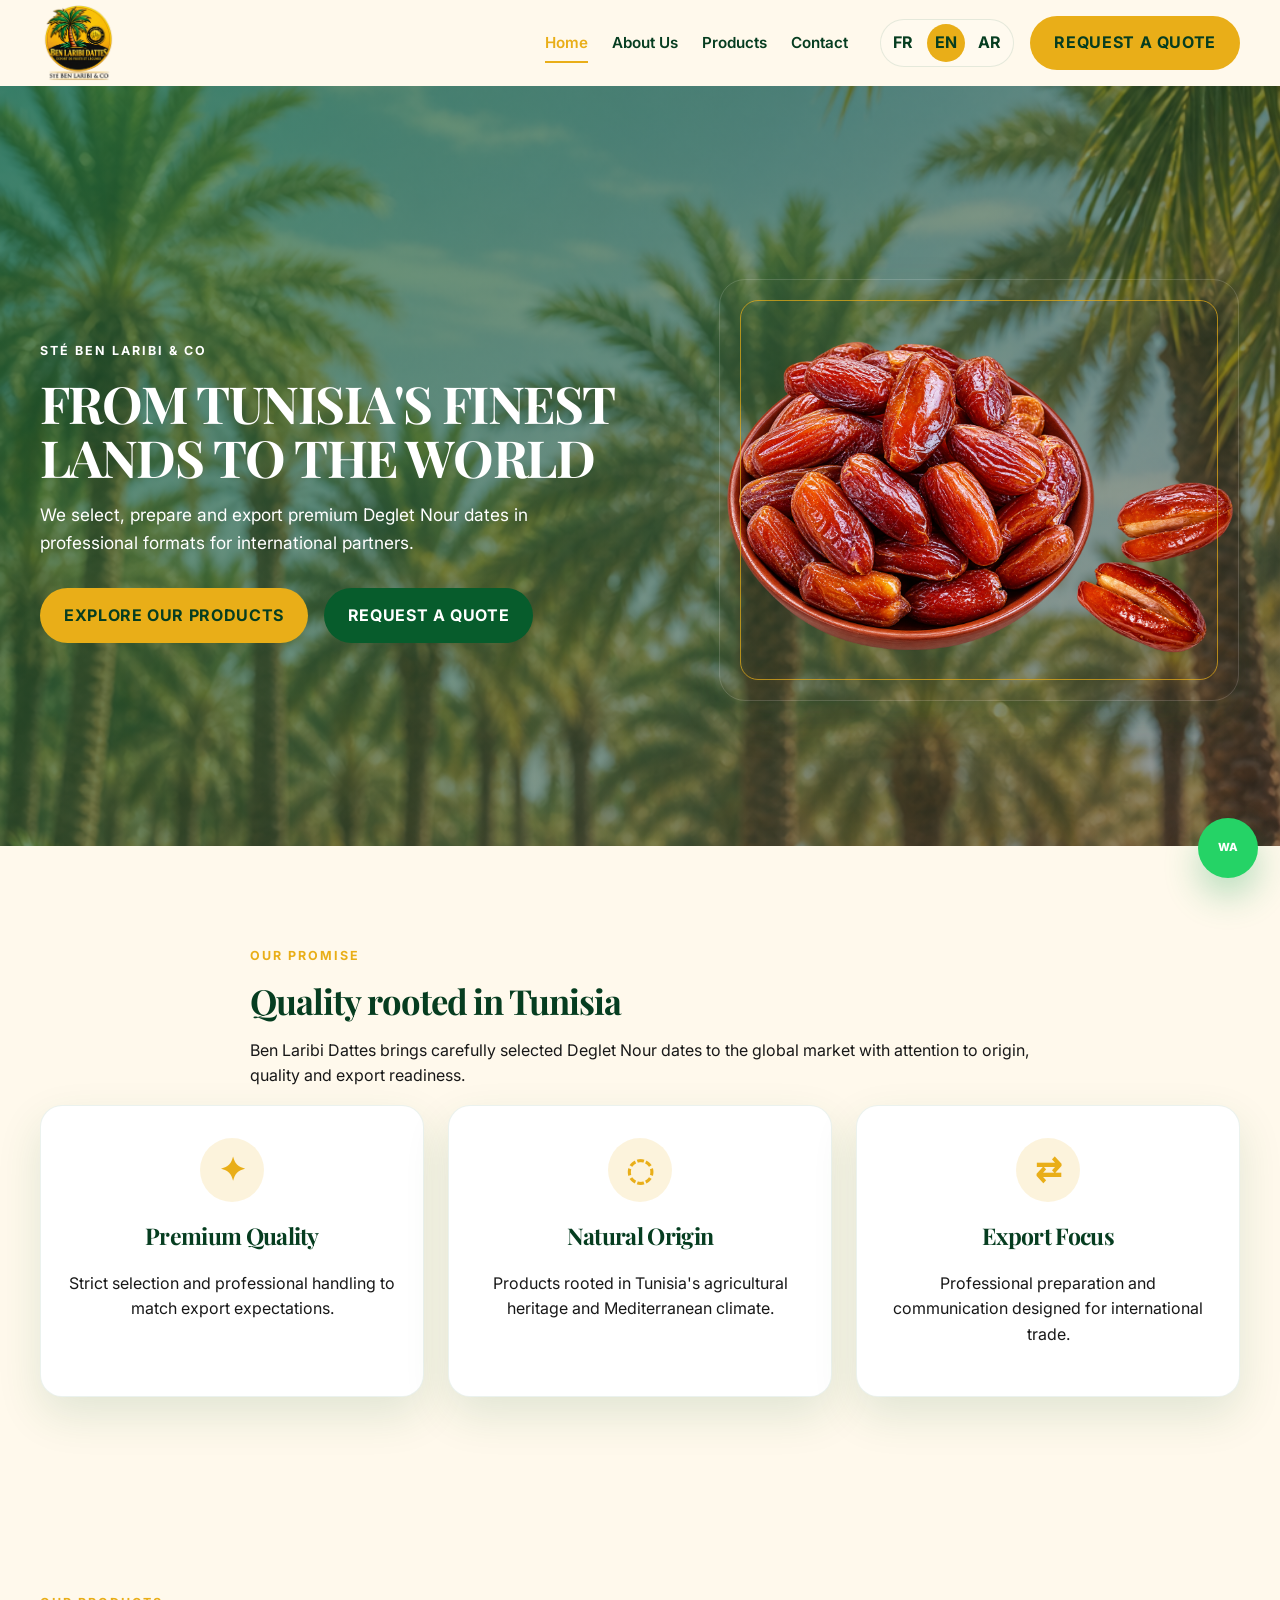
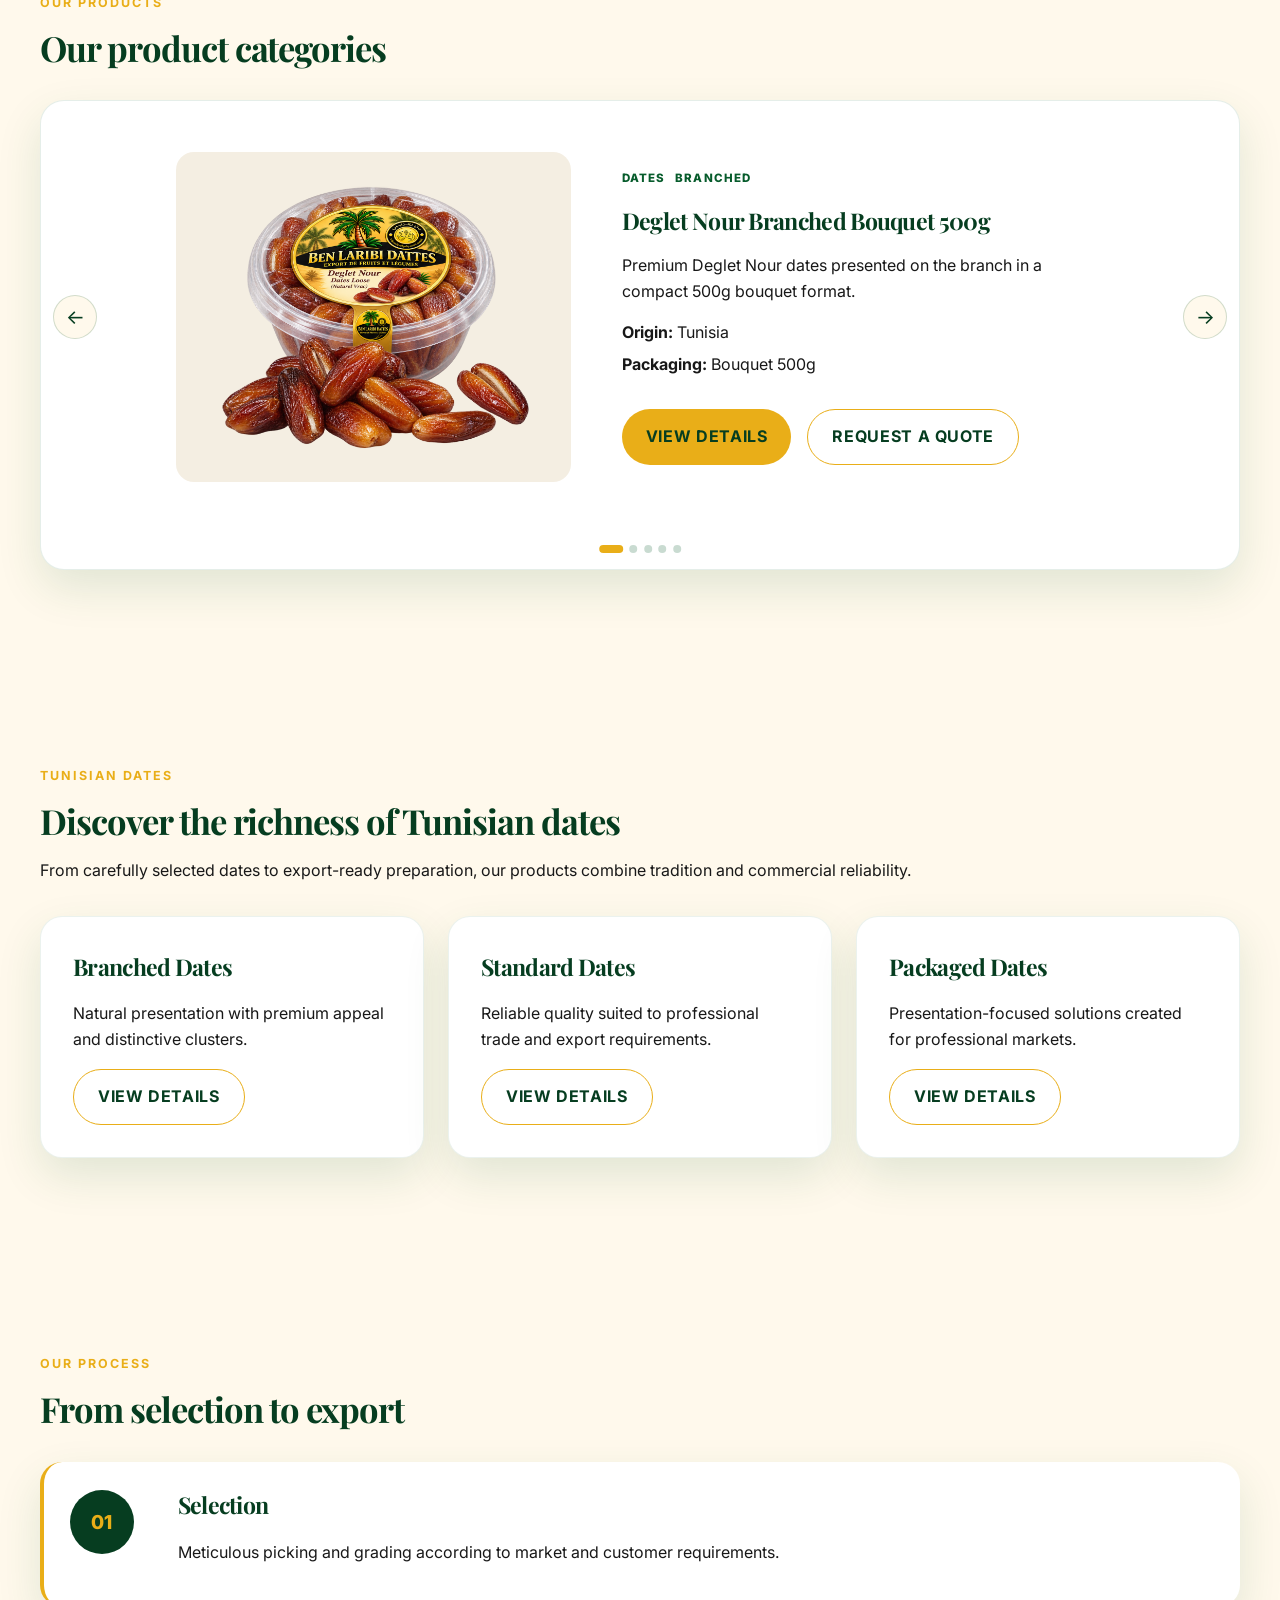
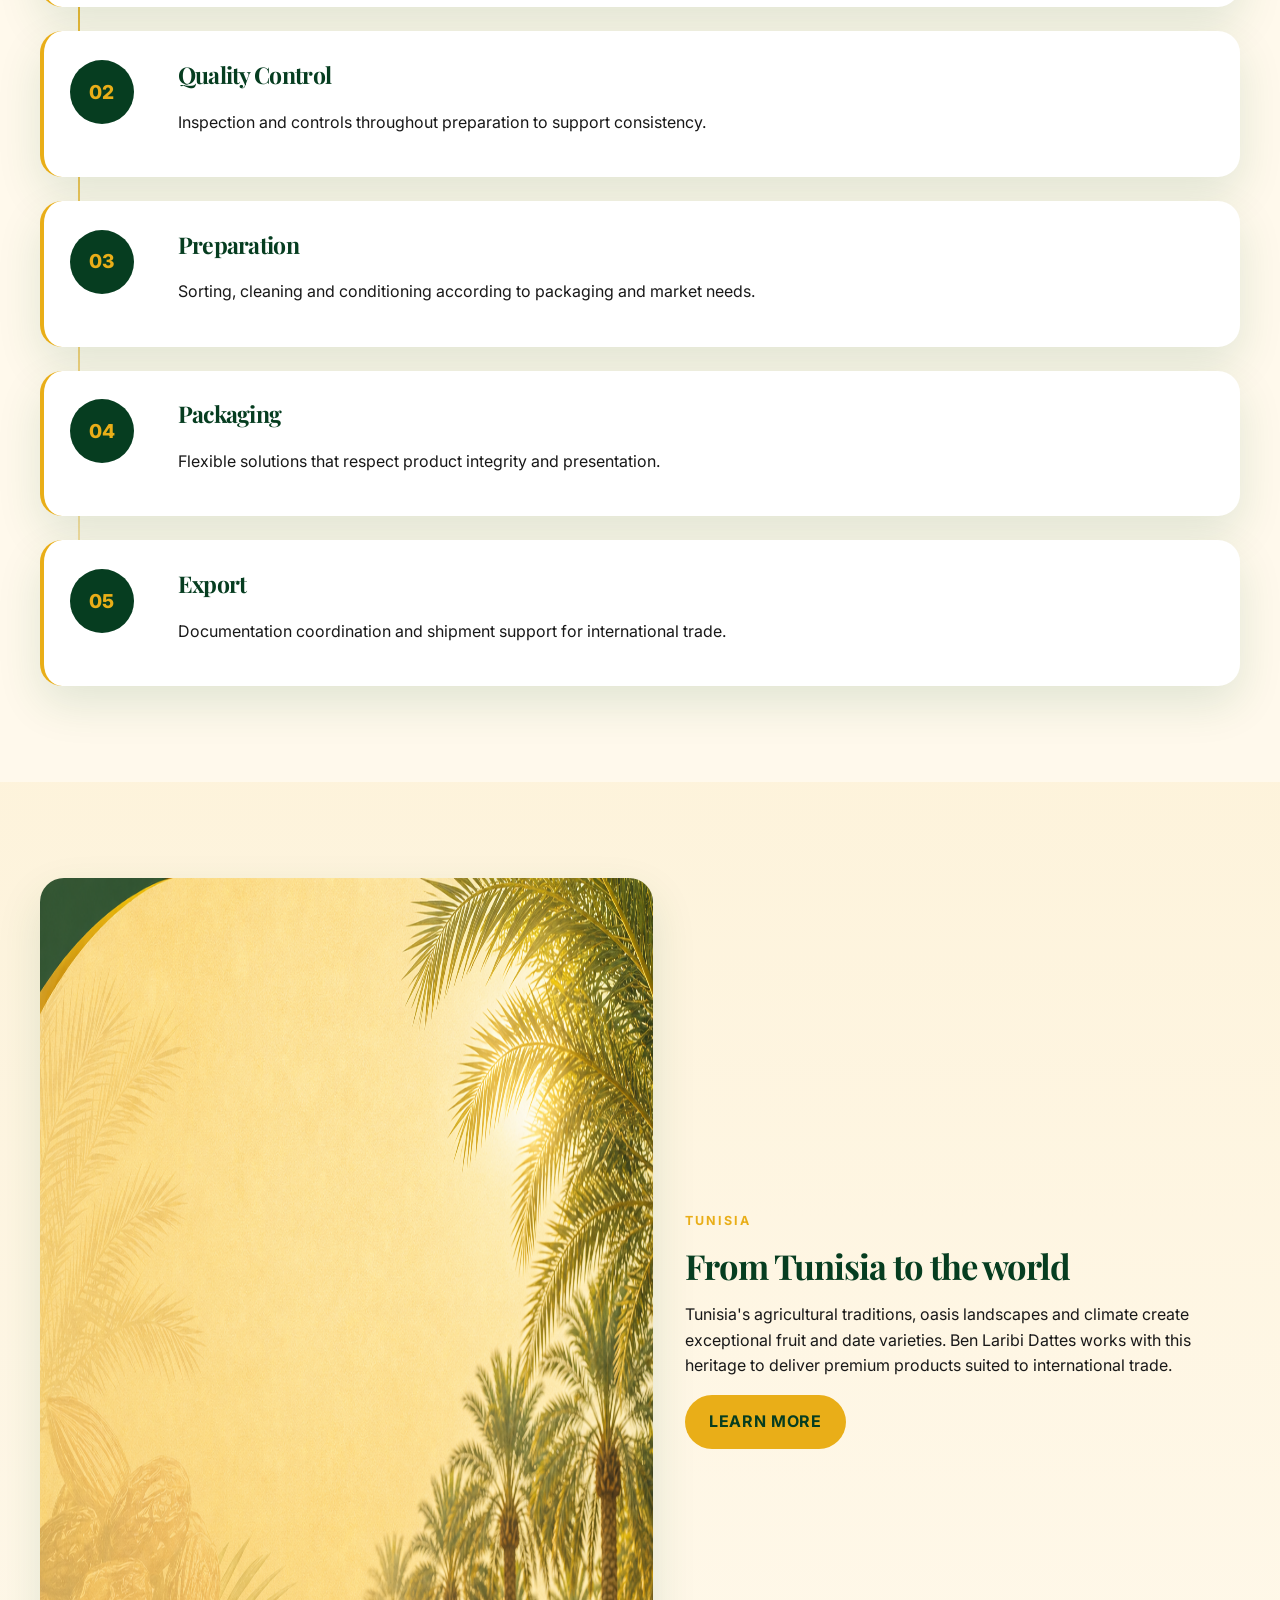
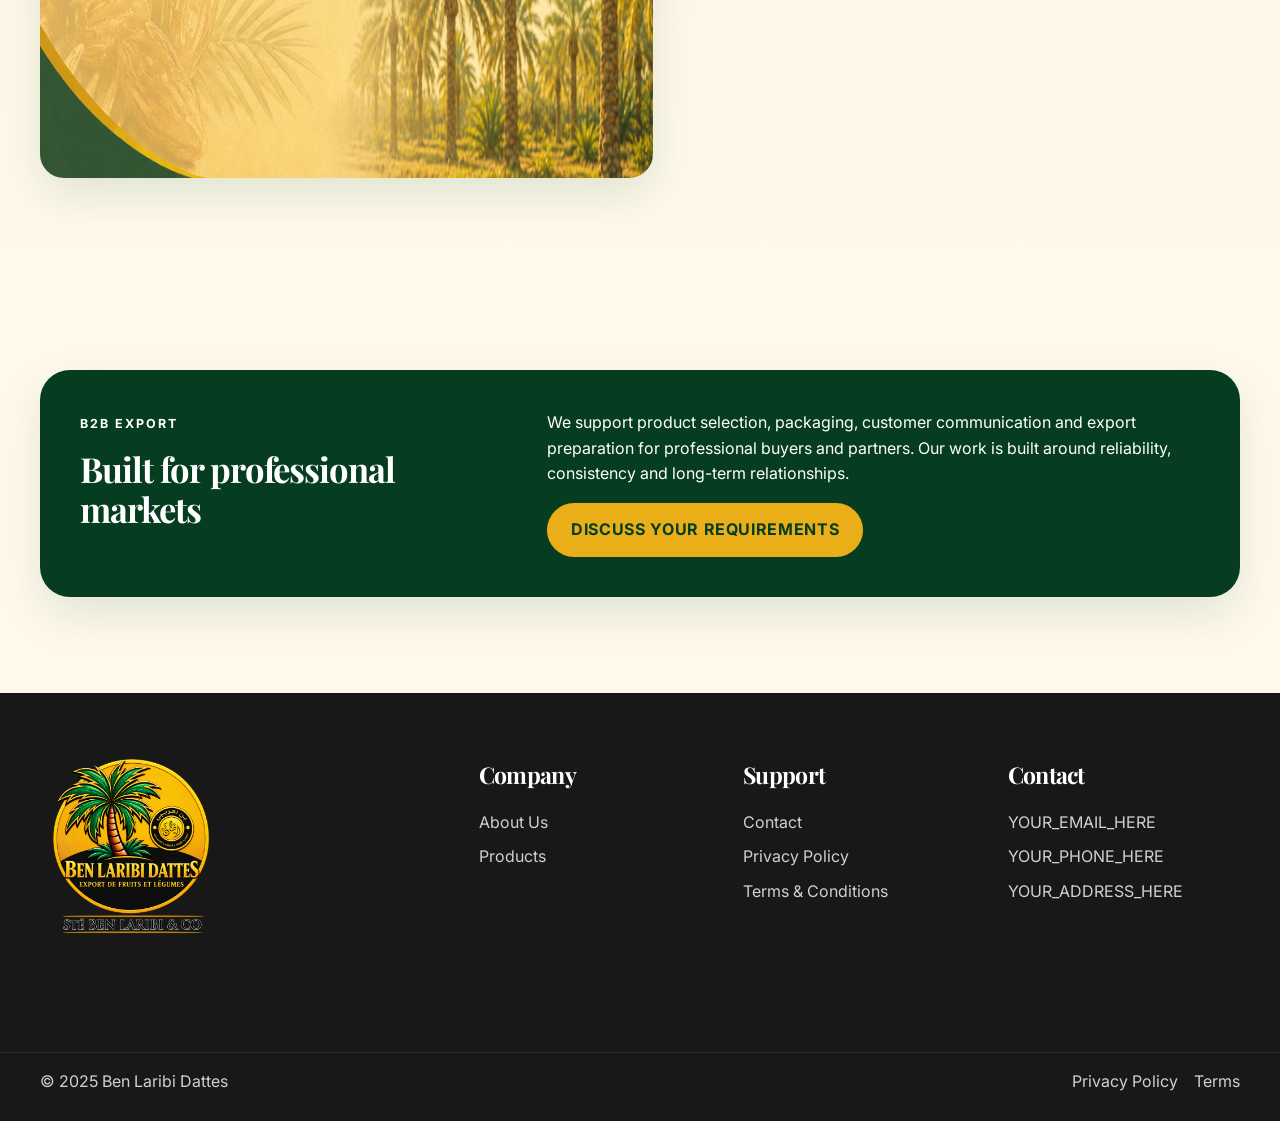
==== index.html @ 10b4f1ec "update" ====
<!DOCTYPE html>
<html lang="fr">
  <head>
    <meta charset="UTF-8" />
    <meta name="viewport" content="width=device-width, initial-scale=1.0" />
    <title>Ben Laribi Dattes | Premium Tunisian Dates</title>
    <meta name="description" content="Premium Tunisian Deglet Nour dates in professional formats for international markets by Ben Laribi Dattes." />
    <meta property="og:title" content="Ben Laribi Dattes" />
    <meta property="og:description" content="Premium Tunisian Deglet Nour dates in export-ready formats." />
    <link rel="preconnect" href="https://fonts.googleapis.com" />
    <link rel="preconnect" href="https://fonts.gstatic.com" crossorigin />
    <link href="https://fonts.googleapis.com/css2?family=Inter:wght@400;500;600;700;800&family=Playfair+Display:wght@600;700;800&display=swap" rel="stylesheet" />
    <link rel="icon" type="image/svg+xml" href="images/favicon.svg" />
    <link rel="stylesheet" href="css/style.css" />
    <link rel="stylesheet" href="css/responsive.css" />
    <link rel="stylesheet" href="css/animations.css" />
  </head>
  <body data-page="home">
    <header class="site-header">
      <div class="container nav-wrap">
        <a class="brand" href="index.html" aria-label="Ben Laribi Dattes homepage">
          <img src="images/datelogo.png" alt="Ben Laribi Dattes logo" width="76" height="76" />
        </a>

        <nav class="main-nav" aria-label="Main navigation">
          <a class="nav-link active" href="index.html">Home</a>
          <a class="nav-link" href="about.html">About Us</a>
          <a class="nav-link" href="products.html">Products</a>
          <a class="nav-link" href="contact.html">Contact</a>
        </nav>

        <div class="header-tools">
          <div class="lang-switch" aria-label="Language selector">
            <button type="button" data-lang="fr" class="active">FR</button>
            <button type="button" data-lang="en">EN</button>
            <button type="button" data-lang="ar">AR</button>
          </div>
          <a class="btn btn-primary" href="contact.html?product=branched-bouquet-500g">REQUEST A QUOTE</a>
          <button class="nav-toggle" type="button" aria-label="Open mobile menu" aria-expanded="false">
            <span></span><span></span><span></span>
          </button>
        </div>
      </div>

      <div class="mobile-menu" aria-label="Mobile navigation">
        <a href="index.html">Home</a>
        <a href="about.html">About Us</a>
        <a href="products.html">Products</a>
        <a href="contact.html">Contact</a>
      </div>
    </header>

    <main>
      <section class="hero hero-home">
        <div class="hero-overlay"></div>
        <div class="container hero-grid">
          <div class="hero-copy reveal fade-up">
            <p class="eyebrow">STÉ BEN LARIBI & CO</p>
            <h1>FROM TUNISIA'S FINEST LANDS TO THE WORLD</h1>
            <p class="lead">We select, prepare and export premium Deglet Nour dates in professional formats for international partners.</p>
            <div class="btn-row">
              <a class="btn btn-primary" href="products.html">EXPLORE OUR PRODUCTS</a>
              <a class="btn btn-secondary" href="contact.html?product=branched-bouquet-500g">REQUEST A QUOTE</a>
            </div>
          </div>

          <div class="hero-visual reveal fade-up">
            <div class="hero-card">
              <img src="images/products/dates/product-vrac.png" alt="Premium Tunisian Deglet Nour dates in branded packaging" width="900" height="1100" loading="eager" />
            </div>
          </div>
        </div>
      </section>

      <section class="intro section">
        <div class="container narrow reveal fade-up">
          <p class="section-kicker">OUR PROMISE</p>
          <h2>Quality rooted in Tunisia</h2>
          <p>Ben Laribi Dattes brings carefully selected Deglet Nour dates to the global market with attention to origin, quality and export readiness.</p>
        </div>

        <div class="container features-grid">
          <article class="feature-card reveal fade-up">
            <div class="icon-wrap">✦</div>
            <h3>Premium Quality</h3>
            <p>Strict selection and professional handling to match export expectations.</p>
          </article>
          <article class="feature-card reveal fade-up">
            <div class="icon-wrap">◌</div>
            <h3>Natural Origin</h3>
            <p>Products rooted in Tunisia's agricultural heritage and Mediterranean climate.</p>
          </article>
          <article class="feature-card reveal fade-up">
            <div class="icon-wrap">⇄</div>
            <h3>Export Focus</h3>
            <p>Professional preparation and communication designed for international trade.</p>
          </article>
        </div>
      </section>

      <section class="section products-showcase">
        <div class="container">
          <div class="section-heading reveal fade-up">
            <p class="section-kicker">OUR PRODUCTS</p>
            <h2>Our product categories</h2>
          </div>

          <div class="product-carousel reveal fade-up" data-product-carousel>
            <button class="carousel-control carousel-prev" type="button" data-carousel-prev aria-label="Previous product">←</button>
            <div class="carousel-viewport">
              <div class="carousel-track" data-carousel-track></div>
            </div>
            <button class="carousel-control carousel-next" type="button" data-carousel-next aria-label="Next product">→</button>
            <div class="carousel-dots" data-carousel-dots aria-label="Product slides"></div>
          </div>
        </div>
      </section>

      <section class="section dates-feature">
        <div class="container">
          <div class="section-heading reveal fade-up">
            <p class="section-kicker">TUNISIAN DATES</p>
            <h2>Discover the richness of Tunisian dates</h2>
            <p>From carefully selected dates to export-ready preparation, our products combine tradition and commercial reliability.</p>
          </div>

          <div class="date-categories">
            <article class="date-card reveal fade-up">
              <h3>Branched Dates</h3>
              <p>Natural presentation with premium appeal and distinctive clusters.</p>
              <a href="product-details.html?id=branched-tray" class="btn btn-outline">VIEW DETAILS</a>
            </article>
            <article class="date-card reveal fade-up">
              <h3>Standard Dates</h3>
              <p>Reliable quality suited to professional trade and export requirements.</p>
              <a href="product-details.html?id=branched-bouquet-500g" class="btn btn-outline">VIEW DETAILS</a>
            </article>
            <article class="date-card reveal fade-up">
              <h3>Packaged Dates</h3>
              <p>Presentation-focused solutions created for professional markets.</p>
              <a href="product-details.html?id=conditioned-retail-packs" class="btn btn-outline">VIEW DETAILS</a>
            </article>
          </div>
        </div>
      </section>

      <section class="quality-overview section" id="quality">
        <div class="container">
          <div class="section-heading reveal fade-up">
            <p class="section-kicker">OUR PROCESS</p>
            <h2>From selection to export</h2>
          </div>

          <div class="timeline">
            <div class="timeline-item reveal fade-up">
              <span class="step">01</span>
              <div>
                <h3>Selection</h3>
                <p>Meticulous picking and grading according to market and customer requirements.</p>
              </div>
            </div>
            <div class="timeline-item reveal fade-up">
              <span class="step">02</span>
              <div>
                <h3>Quality Control</h3>
                <p>Inspection and controls throughout preparation to support consistency.</p>
              </div>
            </div>
            <div class="timeline-item reveal fade-up">
              <span class="step">03</span>
              <div>
                <h3>Preparation</h3>
                <p>Sorting, cleaning and conditioning according to packaging and market needs.</p>
              </div>
            </div>
            <div class="timeline-item reveal fade-up">
              <span class="step">04</span>
              <div>
                <h3>Packaging</h3>
                <p>Flexible solutions that respect product integrity and presentation.</p>
              </div>
            </div>
            <div class="timeline-item reveal fade-up">
              <span class="step">05</span>
              <div>
                <h3>Export</h3>
                <p>Documentation coordination and shipment support for international trade.</p>
              </div>
            </div>
          </div>
        </div>
      </section>

      <section class="origin section accent-section">
        <div class="container origin-grid">
          <div class="origin-visual reveal fade-up">
            <img src="images/backgrounds/t1.png" alt="Tunisian date palm grove" width="1200" height="900" loading="eager" />
          </div>
          <div class="origin-copy reveal fade-up">
            <p class="section-kicker">TUNISIA</p>
            <h2>From Tunisia to the world</h2>
            <p>Tunisia's agricultural traditions, oasis landscapes and climate create exceptional fruit and date varieties. Ben Laribi Dattes works with this heritage to deliver premium products suited to international trade.</p>
            <a href="about.html" class="btn btn-primary">LEARN MORE</a>
          </div>
        </div>
      </section>

      <section class="section export-section">
        <div class="container export-box reveal fade-up">
          <div>
            <p class="section-kicker">B2B EXPORT</p>
            <h2>Built for professional markets</h2>
          </div>
          <div>
            <p>We support product selection, packaging, customer communication and export preparation for professional buyers and partners. Our work is built around reliability, consistency and long-term relationships.</p>
            <a href="contact.html" class="btn btn-primary">DISCUSS YOUR REQUIREMENTS</a>
          </div>
        </div>
      </section>
    </main>

    <footer class="site-footer">
      <div class="container footer-grid">
        <div>
          <img class="footer-logo" src="images/datelogo.png" alt="Ben Laribi Dattes logo" width="180" height="180" />
          <p>Premium Tunisian agricultural products selected for professional and international buyers.</p>
        </div>
        <div>
          <h3>Company</h3>
          <ul>
            <li><a href="about.html">About Us</a></li>
            <li><a href="products.html">Products</a></li>
          </ul>
        </div>
        <div>
          <h3>Support</h3>
          <ul>
            <li><a href="contact.html">Contact</a></li>
            <li><a href="privacy.html">Privacy Policy</a></li>
            <li><a href="terms.html">Terms & Conditions</a></li>
          </ul>
        </div>
        <div>
          <h3>Contact</h3>
          <ul>
            <li><a href="mailto:YOUR_EMAIL_HERE">YOUR_EMAIL_HERE</a></li>
            <li><a href="tel:YOUR_PHONE_HERE">YOUR_PHONE_HERE</a></li>
            <li><span>YOUR_ADDRESS_HERE</span></li>
          </ul>
        </div>
      </div>
      <div class="footer-bottom">
        <div class="container footer-bottom-inner">
          <span>© 2025 Ben Laribi Dattes</span>
          <div>
            <a href="privacy.html">Privacy Policy</a>
            <a href="terms.html">Terms</a>
          </div>
        </div>
      </div>
    </footer>

    <button class="back-to-top" type="button" aria-label="Back to top">↑</button>
    <a class="whatsapp-float" href="#" target="_blank" rel="noopener noreferrer" aria-label="WhatsApp contact">WA</a>

    <script src="data/products.js"></script>
    <script src="js/config.js"></script>
    <script src="js/language.js"></script>
    <script src="js/home-products.js"></script>
    <script src="js/main.js"></script>
  </body>
</html>
---- css/style.css ----
:root {
  --gold: #e9ae18;
  --gold-light: #f5c542;
  --green: #075c2c;
  --green-dark: #063d20;
  --green-light: #2d7a48;
  --black: #111111;
  --charcoal: #181818;
  --cream: #f8f3e7;
  --cream-light: #fff9ec;
  --white: #ffffff;
  --shadow: 0 18px 45px rgba(7, 92, 44, 0.12);
  --radius: 22px;
  --container: 1200px;
}

* { box-sizing: border-box; }
html { scroll-behavior: smooth; }
body {
  margin: 0;
  font-family: 'Inter', sans-serif;
  background: var(--cream-light);
  color: var(--black);
  line-height: 1.6;
}
img { max-width: 100%; display: block; }
a { color: inherit; text-decoration: none; }
button, input, textarea { font: inherit; }
.container {
  width: min(var(--container), calc(100% - 2rem));
  margin: 0 auto;
}
.section { padding: 6rem 0; }
.narrow { max-width: 780px; }
.muted-section { background: rgba(7, 92, 44, 0.04); }
.text-center { text-align: center; }

h1, h2, h3, h4 {
  font-family: 'Playfair Display', serif;
  letter-spacing: -0.03em;
  margin: 0 0 1rem;
  color: var(--green-dark);
}
h1 { font-size: clamp(2.5rem, 4vw, 5rem); line-height: 1.05; }
h2 { font-size: clamp(2rem, 2.7vw, 3.2rem); line-height: 1.15; }
h3 { font-size: clamp(1.35rem, 1.8vw, 2rem); }
p { margin: 0 0 1rem; color: var(--charcoal); }

.eyebrow, .section-kicker {
  display: inline-block;
  color: var(--gold);
  font-weight: 700;
  letter-spacing: 0.16em;
  text-transform: uppercase;
  font-size: 0.78rem;
  margin-bottom: 1rem;
}

.site-header {
  position: sticky;
  top: 0;
  z-index: 1000;
  transition: background 0.35s ease, box-shadow 0.35s ease, backdrop-filter 0.35s ease;
}
.site-header.scrolled {
  background: rgba(248, 243, 231, 0.96);
  backdrop-filter: blur(16px);
  border-bottom: 1px solid rgba(233, 174, 24, 0.2);
  box-shadow: 0 8px 26px rgba(17, 17, 17, 0.05);
}
.nav-wrap {
  display: flex;
  align-items: center;
  justify-content: space-between;
  gap: 1rem;
  min-height: 86px;
}
.brand { display: flex; align-items: center; }
.brand img { width: 76px; height: 76px; object-fit: contain; }
.main-nav {
  display: flex;
  align-items: center;
  gap: 1.5rem;
  margin-left: auto;
  margin-right: 1rem;
}
.nav-link {
  position: relative;
  font-size: 0.95rem;
  font-weight: 600;
  color: var(--green-dark);
  transition: color 0.25s ease;
}
.nav-link::after {
  content: '';
  position: absolute;
  left: 0;
  bottom: -8px;
  width: 0;
  height: 2px;
  background: var(--gold);
  transition: width 0.25s ease;
}
.nav-link:hover, .nav-link.active { color: var(--gold); }
.nav-link:hover::after, .nav-link.active::after { width: 100%; }

.header-tools {
  display: flex;
  align-items: center;
  gap: 1rem;
}
.lang-switch {
  display: flex;
  gap: 0.35rem;
  padding: 0.25rem;
  border-radius: 999px;
  background: rgba(255, 255, 255, 0.2);
  border: 1px solid rgba(7, 92, 44, 0.1);
}
.lang-switch button {
  border: none;
  background: transparent;
  color: var(--green-dark);
  cursor: pointer;
  font-weight: 700;
  padding: 0.4rem 0.5rem;
  border-radius: 999px;
}
.lang-switch button.active {
  background: var(--gold);
  color: var(--green-dark);
}

.btn {
  display: inline-flex;
  align-items: center;
  justify-content: center;
  border: none;
  border-radius: 999px;
  padding: 0.9rem 1.5rem;
  font-weight: 700;
  letter-spacing: 0.04em;
  text-transform: uppercase;
  cursor: pointer;
  transition: transform 0.2s ease, box-shadow 0.2s ease, background 0.2s ease, color 0.2s ease;
}
.btn:hover {
  transform: translateY(-2px);
  box-shadow: 0 12px 26px rgba(9, 66, 31, 0.18);
}
.btn-primary { background: var(--gold); color: var(--green-dark); }
.btn-secondary { background: var(--green); color: var(--white); }
.btn-outline {
  border: 1px solid var(--gold);
  background: transparent;
  color: var(--green-dark);
}

.hero {
  position: relative;
  background: linear-gradient(135deg, rgba(7, 92, 44, 0.68), rgba(17, 17, 17, 0.42)), url('../images/backgrounds/seg1bg.png') center/cover no-repeat;
  color: var(--white);
  padding: 7rem 0 4rem;
  overflow: hidden;
}
.hero-home { min-height: 760px; display: flex; align-items: center; }
.hero-grid {
  position: relative;
  z-index: 1;
  display: grid;
  grid-template-columns: 1.1fr 0.9fr;
  align-items: center;
  gap: 2.5rem;
}
.hero-copy { max-width: 620px; }
.hero-copy h1, .hero-copy .lead, .hero-copy .eyebrow { color: var(--white); }
.hero-copy .lead { font-size: 1.08rem; max-width: 580px; }
.btn-row {
  display: flex;
  gap: 1rem;
  flex-wrap: wrap;
  margin-top: 2rem;
}
.hero-visual { display: flex; justify-content: center; }
.hero-card {
  position: relative;
  width: min(520px, 100%);
  border-radius: 26px;
  overflow: hidden;
  box-shadow: var(--shadow);
  border: 1px solid rgba(255, 255, 255, 0.15);
}
.hero-card::before {
  content: '';
  position: absolute;
  inset: 20px;
  border: 1px solid rgba(233, 174, 24, 0.7);
  border-radius: 18px;
}
.hero-card img {
  width: 100%;
  height: auto;
  min-height: 420px;
  object-fit: contain;
}

.features-grid, .category-grid, .values-grid, .date-categories { display: grid; gap: 1.5rem; }
.features-grid { grid-template-columns: repeat(3, minmax(0, 1fr)); }
.feature-card, .category-card, .date-card, .value-card, .info-box, .product-card {
  background: var(--white);
  border-radius: var(--radius);
  box-shadow: var(--shadow);
  border: 1px solid rgba(7, 92, 44, 0.08);
}
.feature-card { padding: 2rem 1.5rem; text-align: center; }
.icon-wrap {
  width: 64px;
  height: 64px;
  display: grid;
  place-items: center;
  margin: 0 auto 1rem;
  border-radius: 50%;
  background: rgba(233, 174, 24, 0.15);
  color: var(--gold);
  font-weight: 800;
  font-size: 2rem;
}
.section-heading { margin-bottom: 2rem; }
.category-grid { grid-template-columns: repeat(3, minmax(0, 1fr)); }
.category-card { overflow: hidden; }
.category-card img {
  width: 100%;
  height: 420px;
  object-fit: cover;
  transition: transform 0.45s ease;
}
.category-card:hover img { transform: scale(1.04); }
.category-content { padding: 1.5rem; }
.text-link { color: var(--green); font-weight: 700; }
.product-carousel {
  position: relative;
  display: grid;
  grid-template-columns: auto minmax(0, 1fr) auto;
  align-items: center;
  gap: 1rem;
  min-height: 470px;
  padding: 1rem 0 3.25rem;
  overflow: hidden;
  border: 1px solid rgba(7, 92, 44, 0.1);
  border-radius: 24px;
  background: var(--white);
  box-shadow: var(--shadow);
}
.carousel-viewport { min-width: 0; overflow: hidden; }
.carousel-track { display: flex; transition: transform 0.5s ease; }
.carousel-slide {
  min-width: 100%;
  display: grid;
  grid-template-columns: minmax(250px, 0.9fr) minmax(0, 1.1fr);
  align-items: center;
  gap: clamp(1.5rem, 4vw, 4rem);
  padding: 1rem clamp(1rem, 4vw, 4rem);
}
.carousel-slide-image {
  width: 100%;
  height: 330px;
  object-fit: contain;
  border-radius: 18px;
  background: #f4eee2;
}
.carousel-slide-content { max-width: 560px; }
.carousel-slide-content h3 { margin-bottom: 0.8rem; }
.carousel-slide-content p { max-width: 48ch; }
.carousel-slide-meta {
  display: flex;
  gap: 0.6rem;
  flex-wrap: wrap;
  margin-bottom: 1rem;
  color: var(--green);
  font-size: 0.72rem;
  font-weight: 800;
  letter-spacing: 0.1em;
  text-transform: uppercase;
}
.carousel-slide-specs { display: grid; gap: 0.35rem; margin: 1rem 0; color: var(--charcoal); }
.carousel-control {
  position: relative;
  z-index: 2;
  width: 44px;
  height: 44px;
  margin: 0 0.75rem;
  border: 1px solid rgba(7, 92, 44, 0.18);
  border-radius: 50%;
  background: var(--cream-light);
  color: var(--green-dark);
  cursor: pointer;
  font-size: 1.25rem;
}
.carousel-control:hover { background: var(--gold); border-color: var(--gold); }
.carousel-dots { position: absolute; bottom: 1rem; left: 50%; display: flex; gap: 0.4rem; transform: translateX(-50%); }
.carousel-dot { width: 8px; height: 8px; padding: 0; border: 0; border-radius: 50%; background: rgba(7, 92, 44, 0.22); cursor: pointer; }
.carousel-dot.active { width: 24px; border-radius: 99px; background: var(--gold); }
.date-categories { grid-template-columns: repeat(3, minmax(0, 1fr)); }
.date-card { padding: 2rem; }

.timeline {
  position: relative;
  display: grid;
  gap: 1.5rem;
  margin-top: 2rem;
}
.timeline::before {
  content: '';
  position: absolute;
  left: 38px;
  top: 0;
  bottom: 0;
  width: 2px;
  background: linear-gradient(to bottom, var(--gold), rgba(233, 174, 24, 0.2));
}
.timeline-item {
  position: relative;
  display: grid;
  grid-template-columns: 84px 1fr;
  gap: 1.5rem;
  background: var(--white);
  padding: 1.6rem;
  border-radius: var(--radius);
  box-shadow: var(--shadow);
  border-left: 4px solid var(--gold);
}
.timeline-item .step {
  display: inline-flex;
  align-items: center;
  justify-content: center;
  width: 64px;
  height: 64px;
  border-radius: 50%;
  background: var(--green-dark);
  color: var(--gold);
  font-weight: 800;
  font-size: 1.2rem;
  margin-top: 0.2rem;
}
.origin { background: linear-gradient(180deg, rgba(7, 92, 44, 0.08), rgba(248, 243, 231, 0.1)); }
.origin-grid {
  display: grid;
  grid-template-columns: 1.05fr 0.95fr;
  gap: 2rem;
  align-items: center;
}
.origin-visual img { border-radius: 24px; box-shadow: var(--shadow); }
.accent-section { background: linear-gradient(180deg, rgba(233, 174, 24, 0.08), transparent); }
.export-box {
  display: grid;
  grid-template-columns: 0.8fr 1.2fr;
  gap: 2rem;
  background: var(--green-dark);
  color: var(--white);
  padding: 2.5rem;
  border-radius: 30px;
  box-shadow: var(--shadow);
}
.export-box h2, .export-box p { color: var(--white); }

.site-footer {
  background: var(--charcoal);
  color: rgba(255, 255, 255, 0.8);
  padding-top: 4rem;
}
.footer-grid {
  display: grid;
  grid-template-columns: 1.4fr 0.8fr 0.8fr 0.8fr;
  gap: 2rem;
  padding-bottom: 2rem;
}
.footer-logo { width: 180px; height: 180px; object-fit: contain; margin-bottom: 1rem; }
.site-footer h3, .site-footer h4 { color: var(--white); }
.site-footer ul {
  list-style: none;
  padding: 0;
  margin: 0;
  display: grid;
  gap: 0.55rem;
}
.site-footer a, .site-footer span { color: rgba(255, 255, 255, 0.8); }
.footer-bottom { border-top: 1px solid rgba(255, 255, 255, 0.08); }
.footer-bottom-inner {
  display: flex;
  justify-content: space-between;
  align-items: center;
  padding: 1rem 0 1.6rem;
}
.footer-bottom-inner > div { display: flex; gap: 1rem; }

.page-hero {
  position: relative;
  background: linear-gradient(135deg, rgba(7, 92, 44, 0.68), rgba(17, 17, 17, 0.42)), url('../images/backgrounds/f5.png') center/cover no-repeat;
  color: var(--white);
  padding: 8rem 0 4rem;
}
.small-hero { min-height: 360px; display: flex; align-items: center; }
.page-hero-content { position: relative; z-index: 1; }
.page-hero-content h1, .page-hero-content p { color: var(--white); }

.two-col { display: grid; grid-template-columns: 1fr 1fr; gap: 2rem; align-items: center; }
.info-box { padding: 2rem; }
.values-grid { grid-template-columns: repeat(3, minmax(0, 1fr)); }
.value-card { padding: 1.6rem; }
.check-list {
  margin: 1rem 0 0;
  padding-left: 1.2rem;
  display: grid;
  gap: 0.7rem;
}

.catalog-controls {
  display: flex;
  align-items: center;
  justify-content: space-between;
  gap: 1rem;
  margin-bottom: 2rem;
  flex-wrap: wrap;
}
.catalog-search-wrap { flex: 1 1 240px; }
.catalog-search-wrap input, .field-group input, .field-group textarea {
  width: 100%;
  border: 1px solid rgba(7, 92, 44, 0.2);
  border-radius: 12px;
  padding: 0.9rem 1rem;
  background: var(--white);
  color: var(--black);
}
.filter-group { display: flex; gap: 0.6rem; flex-wrap: wrap; }
.filter-btn {
  border: 1px solid rgba(7, 92, 44, 0.2);
  background: var(--white);
  color: var(--green-dark);
  border-radius: 999px;
  padding: 0.75rem 1.1rem;
  cursor: pointer;
  font-weight: 700;
}
.filter-btn.active {
  background: var(--gold);
  border-color: var(--gold);
  color: var(--green-dark);
}

.product-grid { display: grid; grid-template-columns: repeat(auto-fit, minmax(260px, 1fr)); gap: 1.5rem; }
.product-card {
  overflow: hidden;
  background: var(--white);
  border-radius: 20px;
  border: 1px solid rgba(7, 92, 44, 0.08);
  box-shadow: var(--shadow);
  transition: transform 0.2s ease, box-shadow 0.2s ease, border-color 0.2s ease;
}
.product-card:hover {
  transform: translateY(-6px);
  border-color: rgba(233, 174, 24, 0.6);
}
.product-card img {
  width: 100%;
  height: 280px;
  object-fit: contain;
  background: #f4eee2;
}
.product-card-content { padding: 1.2rem; }
.product-meta {
  display: flex;
  justify-content: space-between;
  gap: 1rem;
  color: var(--green);
  font-size: 0.7rem;
  letter-spacing: 0.12em;
  text-transform: uppercase;
  font-weight: 700;
}
.card-actions {
  display: flex;
  gap: 0.6rem;
  margin-top: 1rem;
}
.card-actions .btn { flex: 1; padding: 0.75rem 0.9rem; font-size: 0.72rem; }

.product-detail { display: grid; grid-template-columns: 1.15fr 0.85fr; gap: 2rem; align-items: start; }
.product-detail-image img {
  width: 100%;
  max-height: 620px;
  object-fit: contain;
  background: #f4eee2;
  border-radius: 24px;
  box-shadow: var(--shadow);
}
.product-detail-info {
  background: var(--white);
  border-radius: 28px;
  padding: 2rem;
  box-shadow: var(--shadow);
}
.detail-meta {
  display: flex;
  flex-wrap: wrap;
  gap: 0.5rem;
  margin: 0 0 1rem;
}
.detail-meta span {
  background: rgba(233, 174, 24, 0.12);
  color: var(--green-dark);
  border-radius: 999px;
  padding: 0.45rem 0.8rem;
  font-weight: 700;
  font-size: 0.72rem;
}
.spec-list { list-style: none; padding: 0; display: grid; gap: 0.6rem; }
.spec-list li { border-bottom: 1px solid rgba(7, 92, 44, 0.08); padding-bottom: 0.5rem; }

.contact-grid { display: grid; grid-template-columns: 0.9fr 1.1fr; gap: 2rem; }
.contact-panel, .form-panel {
  background: var(--white);
  border-radius: 28px;
  padding: 2rem;
  box-shadow: var(--shadow);
}
.contact-info-list { display: grid; gap: 1rem; }
.map-box {
  min-height: 260px;
  display: grid;
  place-items: center;
  margin-top: 2rem;
  border: 1px dashed rgba(233, 174, 24, 0.9);
  background: rgba(233, 174, 24, 0.08);
  border-radius: 18px;
  color: var(--green-dark);
  font-weight: 600;
}
.form-row { display: grid; gap: 1rem; }
.two-columns { grid-template-columns: repeat(2, minmax(0, 1fr)); }
.field-group { display: grid; gap: 0.45rem; margin-bottom: 1rem; }
.field-group label { color: var(--green-dark); font-weight: 600; }
.field-group input:focus, .field-group textarea:focus, .catalog-search-wrap input:focus {
  outline: 2px solid rgba(233, 174, 24, 0.6);
  border-color: var(--gold);
}
.form-status { min-height: 24px; margin-bottom: 1rem; font-weight: 600; }
.form-status.success { color: var(--green); }
.form-status.error { color: #b42318; }
.form-status.loading { color: var(--gold); }

.legal-page { padding-top: 5rem; }
.article-detail { display: grid; gap: 2rem; }
.article-header { margin-bottom: 1rem; }
.article-body p { font-size: 1.02rem; margin-bottom: 1rem; }
.article-image { border-radius: 24px; overflow: hidden; }
.article-image img { width: 100%; height: 420px; object-fit: cover; }
.error-page .container { max-width: 700px; }

.whatsapp-float {
  position: fixed;
  right: 22px;
  bottom: 22px;
  z-index: 998;
  display: inline-flex;
  align-items: center;
  justify-content: center;
  background: #25d366;
  color: var(--white);
  border-radius: 50%;
  width: 60px;
  height: 60px;
  box-shadow: 0 18px 35px rgba(36, 164, 94, 0.32);
  font-size: 0.7rem;
  font-weight: 800;
}
.back-to-top {
  position: fixed;
  right: 95px;
  bottom: 24px;
  z-index: 998;
  width: 46px;
  height: 46px;
  border: none;
  border-radius: 50%;
  background: var(--green-dark);
  color: var(--white);
  display: none;
  cursor: pointer;
  box-shadow: var(--shadow);
}
.back-to-top.visible { display: inline-flex; align-items: center; justify-content: center; }
.empty-state {
  padding: 2rem;
  background: #fff;
  border-radius: 20px;
  box-shadow: var(--shadow);
  text-align: center;
}
.nav-toggle {
  display: none;
  align-items: center;
  justify-content: center;
  flex-direction: column;
  gap: 5px;
  width: 48px;
  height: 48px;
  border-radius: 50%;
  border: 1px solid rgba(7, 92, 44, 0.18);
  background: rgba(255, 255, 255, 0.6);
  cursor: pointer;
}
.nav-toggle span {
  width: 20px;
  height: 2px;
  display: block;
  background: var(--green-dark);
  border-radius: 10px;
}
.mobile-menu {
  display: none;
  flex-direction: column;
  gap: 1rem;
  padding: 1rem 1.2rem 1.4rem;
  background: rgba(248, 243, 231, 0.98);
  border-top: 1px solid rgba(7, 92, 44, 0.06);
}
.mobile-menu.open { display: flex; }
.mobile-menu a { font-weight: 600; color: var(--green-dark); }
[hidden] { display: none !important; }
---- css/responsive.css ----
@media (min-width: 768px) and (max-width: 1024px) {
  .hero-home { min-height: 620px; }
  .hero-grid { grid-template-columns: 1fr; }
  .category-grid { grid-template-columns: repeat(2, minmax(0, 1fr)); }
  .carousel-slide { grid-template-columns: 1fr; gap: 1rem; }
  .carousel-slide-image { height: 240px; }
  .carousel-slide-content { text-align: center; margin: 0 auto; }
  .carousel-slide-meta { justify-content: center; }
}

@media (max-width: 767px) {
  .section { padding: 4rem 0; }
  h1 { font-size: clamp(2.2rem, 10vw, 3.3rem); }
  h2 { font-size: clamp(1.8rem, 7vw, 2.5rem); }
  .nav-wrap { min-height: 76px; }
  .brand img { width: 58px; height: 58px; }
  .hero { padding-top: 5rem; }
  .hero-home { min-height: 620px; }
  .btn-row { flex-direction: column; }
  .btn-row .btn, .card-actions .btn { width: 100%; }
  .two-columns { grid-template-columns: 1fr; }
  .product-carousel { min-height: 620px; }
  .carousel-slide { padding: 1rem 0.5rem; }
  .carousel-slide-image { height: 250px; }
  .carousel-slide-content h3 { font-size: 1.55rem; }
  .carousel-slide-content .btn { width: 100%; }
  .carousel-control { width: 36px; height: 36px; margin: 0 0.35rem; }
  .product-grid { grid-template-columns: 1fr; }
  .timeline { margin-left: 0; }
  .timeline-item { grid-template-columns: 1fr; }
  .timeline::before { left: 20px; }
  .back-to-top { right: 18px; }
  .whatsapp-float { right: 18px; bottom: 18px; }
}

@media (min-width: 1400px) {
  .container { width: min(1320px, 100% - 3rem); }
}

@media (min-width: 1920px) {
  .container { width: min(1400px, calc(100% - 4rem)); }
}

@media (prefers-reduced-motion: reduce) {
  *, *::before, *::after {
    animation-duration: 0.01ms !important;
    animation-iteration-count: 1 !important;
    transition-duration: 0.01ms !important;
    scroll-behavior: auto !important;
  }
}
---- css/animations.css ----
.reveal {
  opacity: 0;
  transform: translateY(30px);
  transition: opacity 0.7s ease, transform 0.7s ease;
}
.reveal.visible {
  opacity: 1;
  transform: translateY(0);
}
.fade-up { transform: translateY(30px); }
.fade-in { opacity: 0; transform: none; }
.slide-in { transform: translateX(-24px); }
.scale { transform: scale(0.98); }
img { transition: transform 0.4s ease, filter 0.4s ease; }
img:hover { filter: saturate(1.08); }
@media (prefers-reduced-motion: reduce) {
  .reveal { opacity: 1; transform: none; }
}
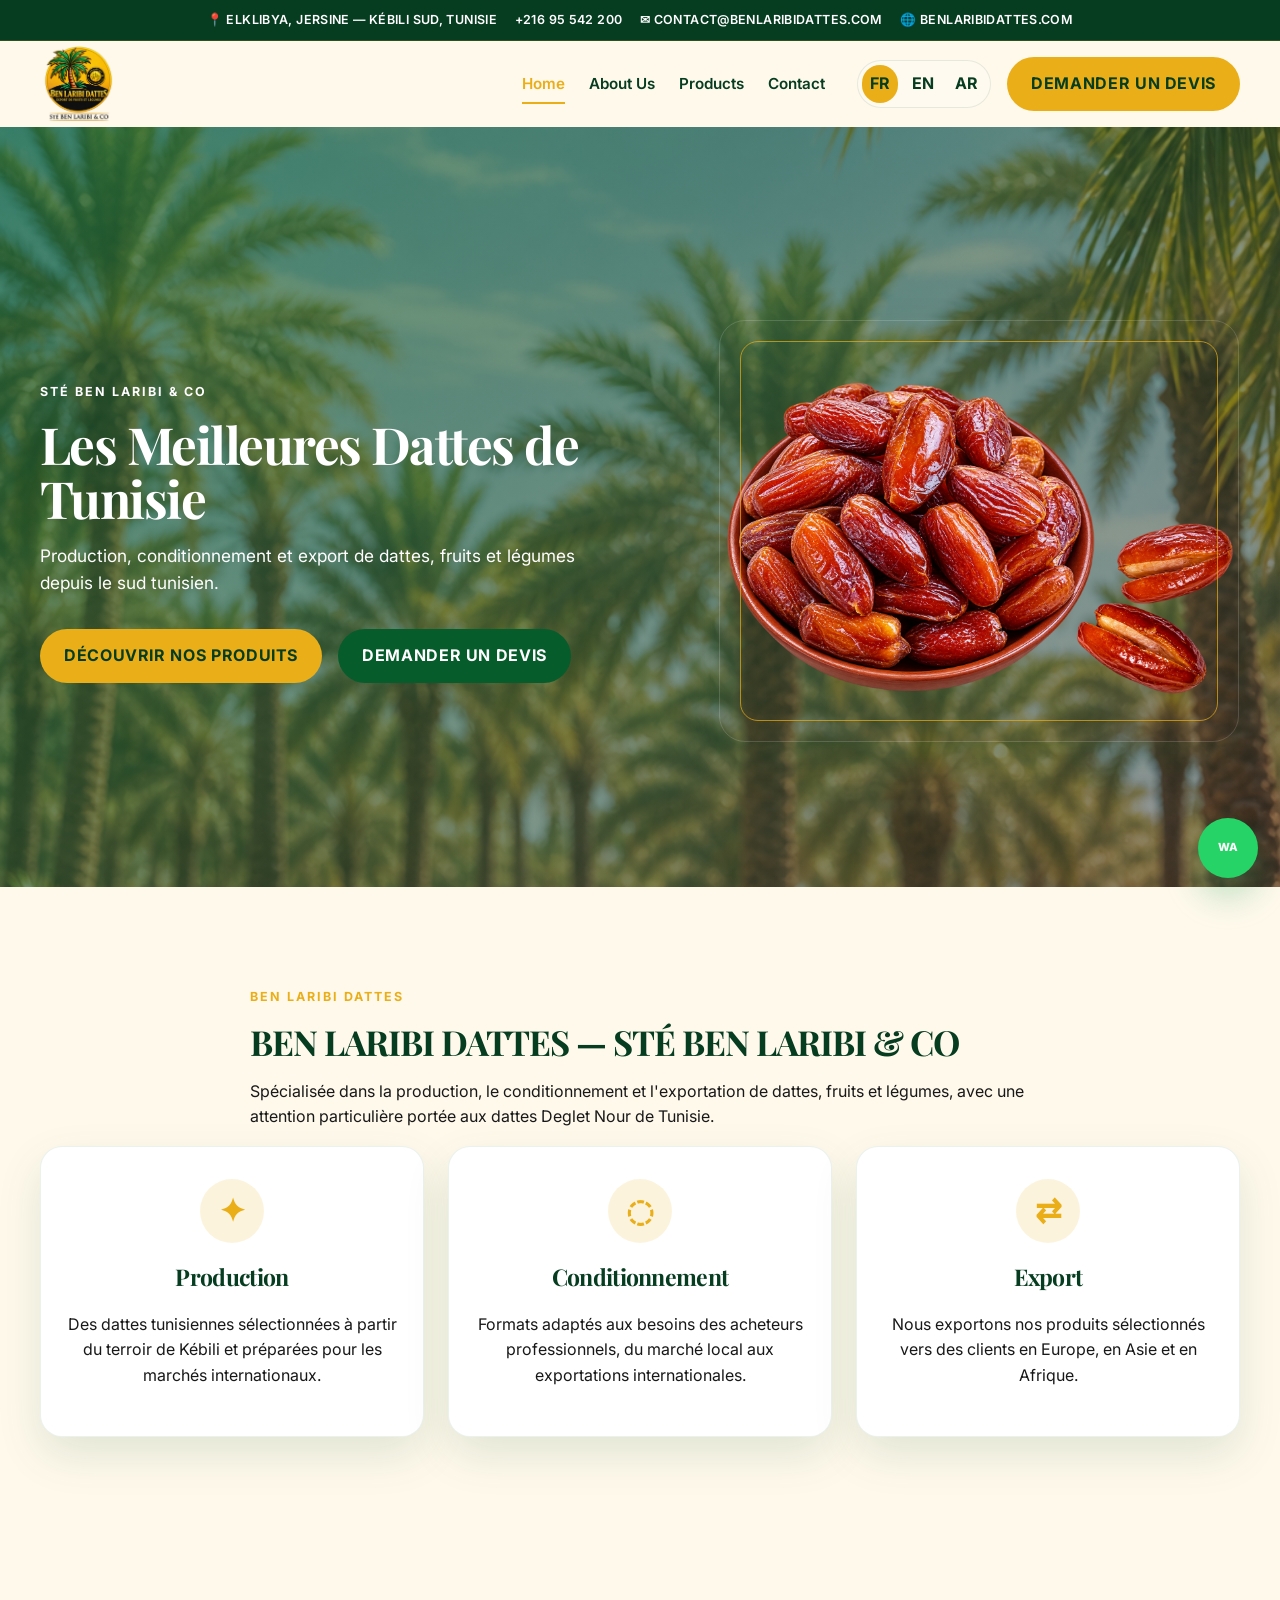
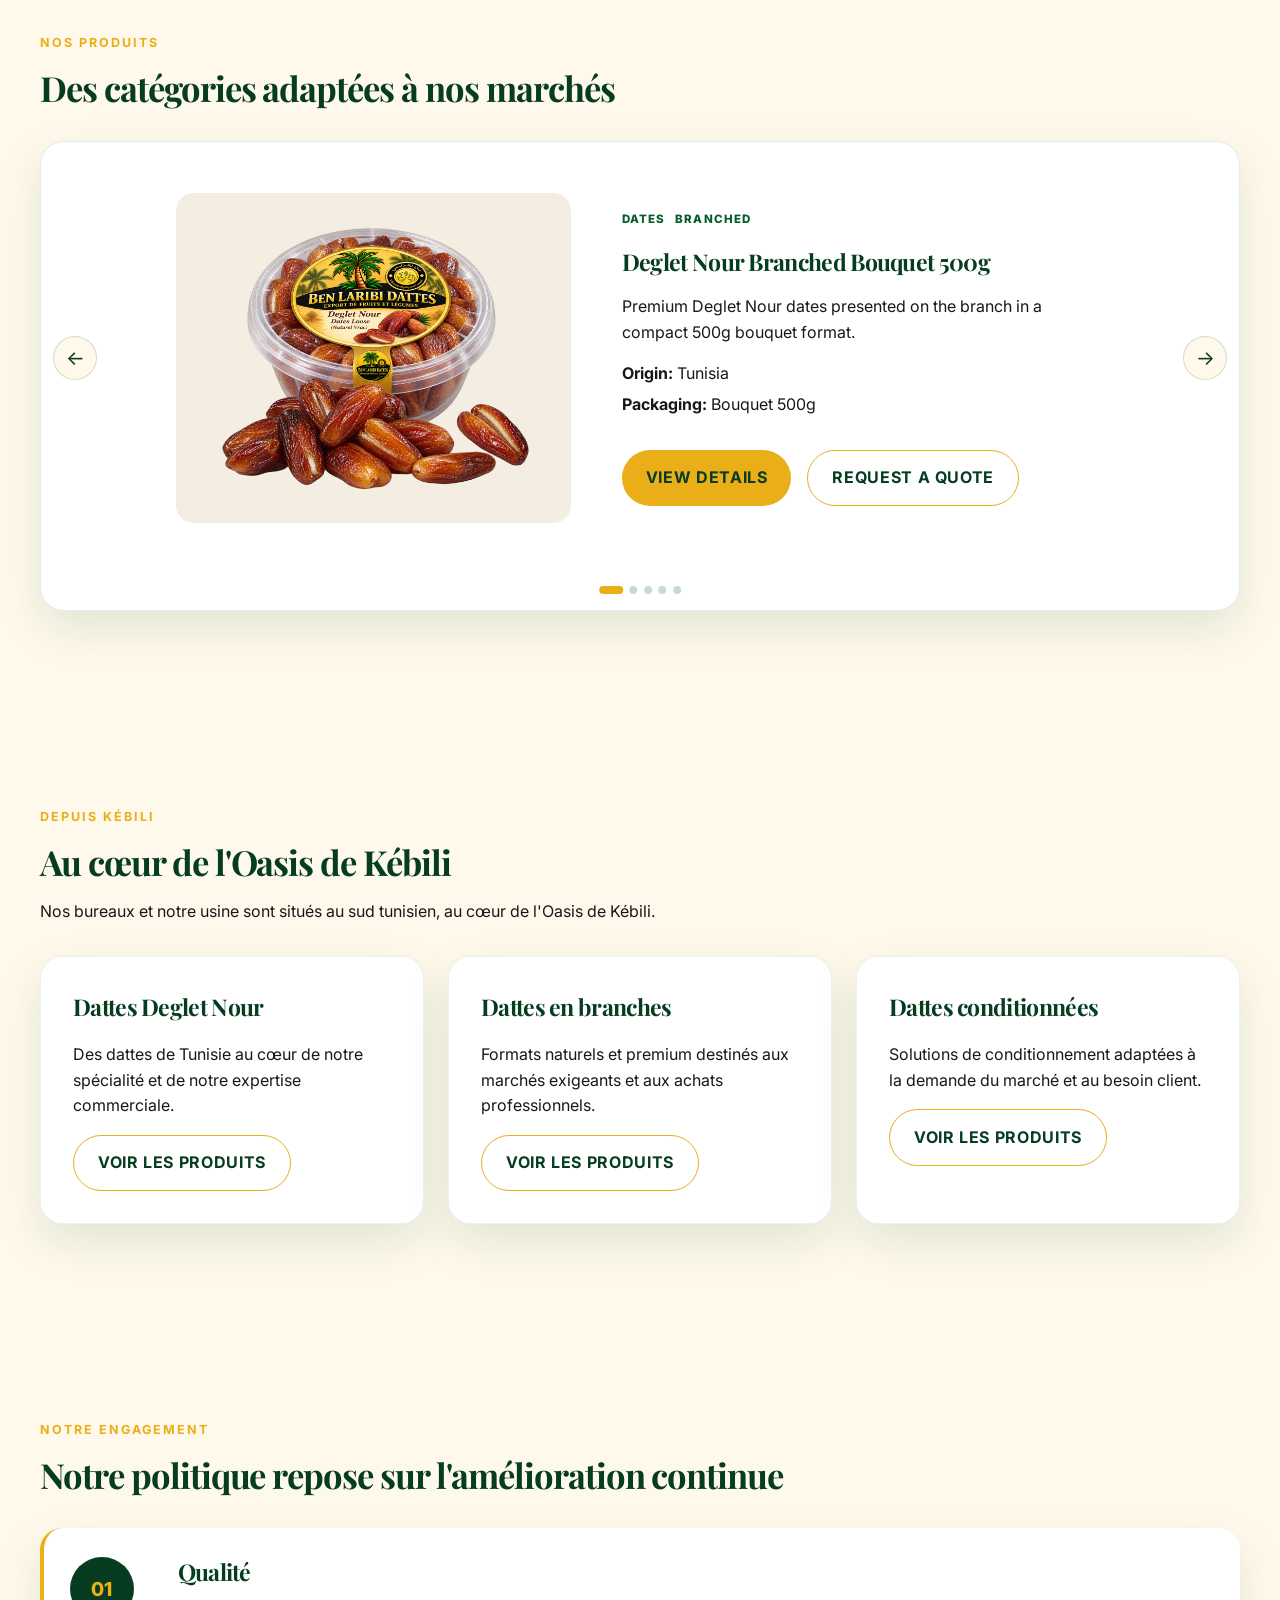
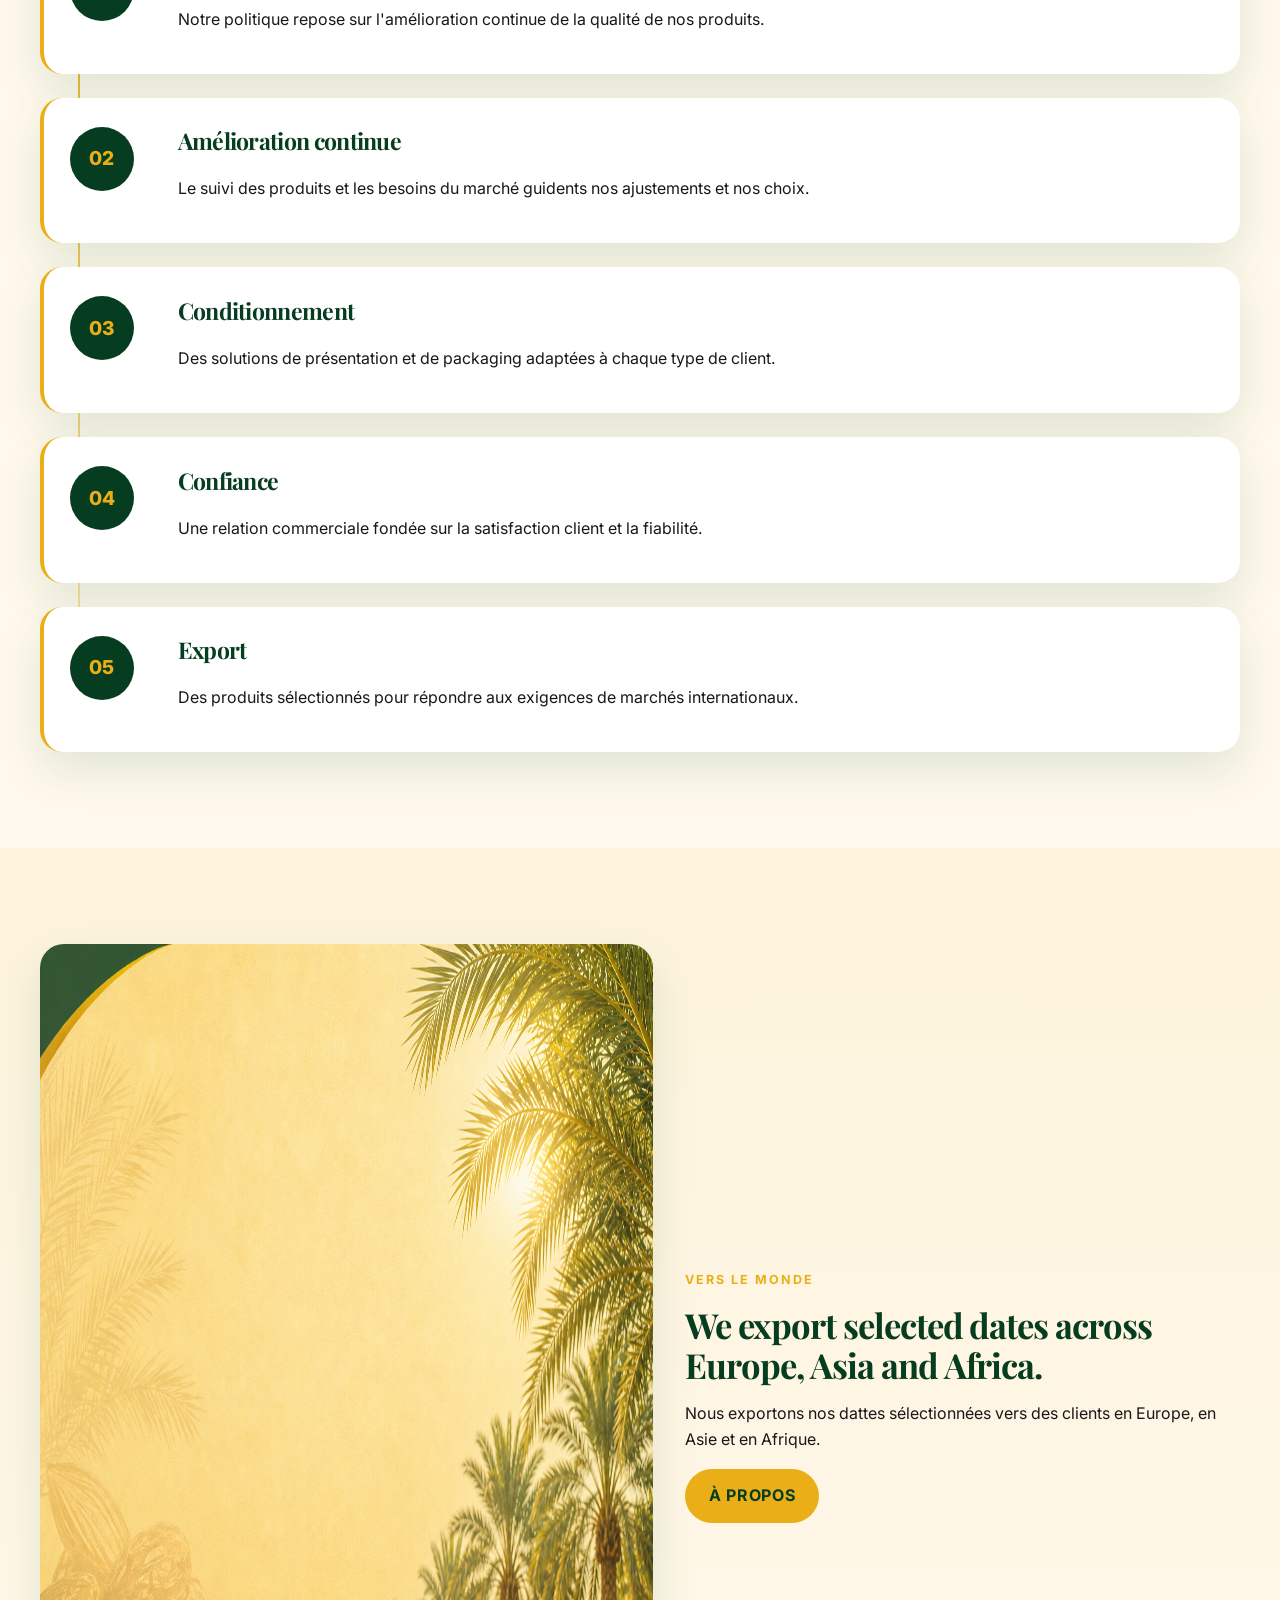
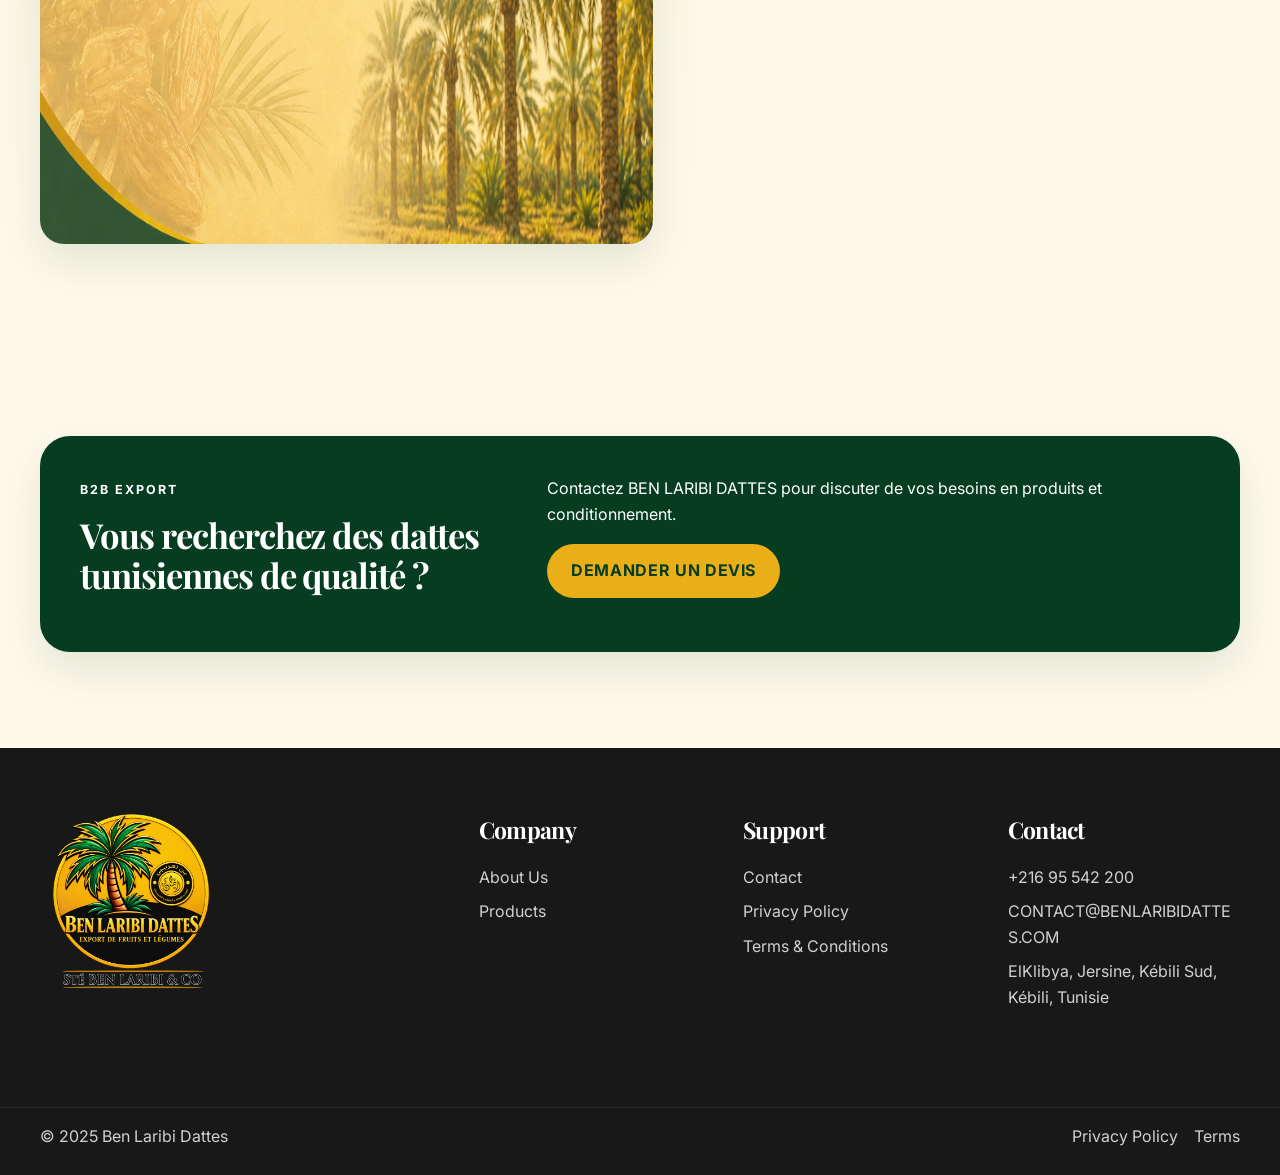
==== commit 9e780373: "update" ====
--- a/index.html
+++ b/index.html
@@ -10,12 +10,21 @@
     <link rel="preconnect" href="https://fonts.googleapis.com" />
     <link rel="preconnect" href="https://fonts.gstatic.com" crossorigin />
     <link href="https://fonts.googleapis.com/css2?family=Inter:wght@400;500;600;700;800&family=Playfair+Display:wght@600;700;800&display=swap" rel="stylesheet" />
-    <link rel="icon" type="image/svg+xml" href="images/favicon.svg" />
+    <link rel="icon" type="image/png" href="images/datelogo.png?v=2" />
     <link rel="stylesheet" href="css/style.css" />
     <link rel="stylesheet" href="css/responsive.css" />
     <link rel="stylesheet" href="css/animations.css" />
   </head>
   <body data-page="home">
+    <div class="top-contact-bar">
+      <div class="container top-contact-strip">
+        <span>📍 ELKLIBYA, JERSINE — KÉBILI SUD, TUNISIE</span>
+        <a href="tel:+21695542200">☎ +216 95 542 200</a>
+        <a href="mailto:CONTACT@BENLARIBIDATTES.COM">✉ CONTACT@BENLARIBIDATTES.COM</a>
+        <a href="https://BENLARIBIDATTES.COM" target="_blank" rel="noopener noreferrer">🌐 BENLARIBIDATTES.COM</a>
+      </div>
+    </div>
+
     <header class="site-header">
       <div class="container nav-wrap">
         <a class="brand" href="index.html" aria-label="Ben Laribi Dattes homepage">
@@ -35,7 +44,7 @@
             <button type="button" data-lang="en">EN</button>
             <button type="button" data-lang="ar">AR</button>
           </div>
-          <a class="btn btn-primary" href="contact.html?product=branched-bouquet-500g">REQUEST A QUOTE</a>
+          <a class="btn btn-primary" href="contact.html">DEMANDER UN DEVIS</a>
           <button class="nav-toggle" type="button" aria-label="Open mobile menu" aria-expanded="false">
             <span></span><span></span><span></span>
           </button>
@@ -56,17 +65,17 @@
         <div class="container hero-grid">
           <div class="hero-copy reveal fade-up">
             <p class="eyebrow">STÉ BEN LARIBI & CO</p>
-            <h1>FROM TUNISIA'S FINEST LANDS TO THE WORLD</h1>
-            <p class="lead">We select, prepare and export premium Deglet Nour dates in professional formats for international partners.</p>
+            <h1>Les Meilleures Dattes de Tunisie</h1>
+            <p class="lead">Production, conditionnement et export de dattes, fruits et légumes depuis le sud tunisien.</p>
             <div class="btn-row">
-              <a class="btn btn-primary" href="products.html">EXPLORE OUR PRODUCTS</a>
-              <a class="btn btn-secondary" href="contact.html?product=branched-bouquet-500g">REQUEST A QUOTE</a>
+              <a class="btn btn-primary" href="products.html">DÉCOUVRIR NOS PRODUITS</a>
+              <a class="btn btn-secondary" href="contact.html">DEMANDER UN DEVIS</a>
             </div>
           </div>
 
           <div class="hero-visual reveal fade-up">
             <div class="hero-card">
-              <img src="images/products/dates/product-vrac.png" alt="Premium Tunisian Deglet Nour dates in branded packaging" width="900" height="1100" loading="eager" />
+              <img src="images/products/dates/product-vrac.png" alt="Premium Tunisian Deglet Nour dates" width="900" height="1100" loading="eager" />
             </div>
           </div>
         </div>
@@ -74,26 +83,26 @@
 
       <section class="intro section">
         <div class="container narrow reveal fade-up">
-          <p class="section-kicker">OUR PROMISE</p>
-          <h2>Quality rooted in Tunisia</h2>
-          <p>Ben Laribi Dattes brings carefully selected Deglet Nour dates to the global market with attention to origin, quality and export readiness.</p>
+          <p class="section-kicker">BEN LARIBI DATTES</p>
+          <h2>BEN LARIBI DATTES — STÉ BEN LARIBI & CO</h2>
+          <p>Spécialisée dans la production, le conditionnement et l'exportation de dattes, fruits et légumes, avec une attention particulière portée aux dattes Deglet Nour de Tunisie.</p>
         </div>
 
         <div class="container features-grid">
           <article class="feature-card reveal fade-up">
             <div class="icon-wrap">✦</div>
-            <h3>Premium Quality</h3>
-            <p>Strict selection and professional handling to match export expectations.</p>
+            <h3>Production</h3>
+            <p>Des dattes tunisiennes sélectionnées à partir du terroir de Kébili et préparées pour les marchés internationaux.</p>
           </article>
           <article class="feature-card reveal fade-up">
             <div class="icon-wrap">◌</div>
-            <h3>Natural Origin</h3>
-            <p>Products rooted in Tunisia's agricultural heritage and Mediterranean climate.</p>
+            <h3>Conditionnement</h3>
+            <p>Formats adaptés aux besoins des acheteurs professionnels, du marché local aux exportations internationales.</p>
           </article>
           <article class="feature-card reveal fade-up">
             <div class="icon-wrap">⇄</div>
-            <h3>Export Focus</h3>
-            <p>Professional preparation and communication designed for international trade.</p>
+            <h3>Export</h3>
+            <p>Nous exportons nos produits sélectionnés vers des clients en Europe, en Asie et en Afrique.</p>
           </article>
         </div>
       </section>
@@ -101,8 +110,8 @@
       <section class="section products-showcase">
         <div class="container">
           <div class="section-heading reveal fade-up">
-            <p class="section-kicker">OUR PRODUCTS</p>
-            <h2>Our product categories</h2>
+            <p class="section-kicker">NOS PRODUITS</p>
+            <h2>Des catégories adaptées à nos marchés</h2>
           </div>
 
           <div class="product-carousel reveal fade-up" data-product-carousel>
@@ -119,26 +128,26 @@
       <section class="section dates-feature">
         <div class="container">
           <div class="section-heading reveal fade-up">
-            <p class="section-kicker">TUNISIAN DATES</p>
-            <h2>Discover the richness of Tunisian dates</h2>
-            <p>From carefully selected dates to export-ready preparation, our products combine tradition and commercial reliability.</p>
+            <p class="section-kicker">DEPUIS KÉBILI</p>
+            <h2>Au cœur de l'Oasis de Kébili</h2>
+            <p>Nos bureaux et notre usine sont situés au sud tunisien, au cœur de l'Oasis de Kébili.</p>
           </div>
 
           <div class="date-categories">
             <article class="date-card reveal fade-up">
-              <h3>Branched Dates</h3>
-              <p>Natural presentation with premium appeal and distinctive clusters.</p>
-              <a href="product-details.html?id=branched-tray" class="btn btn-outline">VIEW DETAILS</a>
+              <h3>Dattes Deglet Nour</h3>
+              <p>Des dattes de Tunisie au cœur de notre spécialité et de notre expertise commerciale.</p>
+              <a href="products.html" class="btn btn-outline">VOIR LES PRODUITS</a>
             </article>
             <article class="date-card reveal fade-up">
-              <h3>Standard Dates</h3>
-              <p>Reliable quality suited to professional trade and export requirements.</p>
-              <a href="product-details.html?id=branched-bouquet-500g" class="btn btn-outline">VIEW DETAILS</a>
+              <h3>Dattes en branches</h3>
+              <p>Formats naturels et premium destinés aux marchés exigeants et aux achats professionnels.</p>
+              <a href="products.html" class="btn btn-outline">VOIR LES PRODUITS</a>
             </article>
             <article class="date-card reveal fade-up">
-              <h3>Packaged Dates</h3>
-              <p>Presentation-focused solutions created for professional markets.</p>
-              <a href="product-details.html?id=conditioned-retail-packs" class="btn btn-outline">VIEW DETAILS</a>
+              <h3>Dattes conditionnées</h3>
+              <p>Solutions de conditionnement adaptées à la demande du marché et au besoin client.</p>
+              <a href="products.html" class="btn btn-outline">VOIR LES PRODUITS</a>
             </article>
           </div>
         </div>
@@ -147,44 +156,44 @@
       <section class="quality-overview section" id="quality">
         <div class="container">
           <div class="section-heading reveal fade-up">
-            <p class="section-kicker">OUR PROCESS</p>
-            <h2>From selection to export</h2>
+            <p class="section-kicker">NOTRE ENGAGEMENT</p>
+            <h2>Notre politique repose sur l'amélioration continue</h2>
           </div>
 
           <div class="timeline">
             <div class="timeline-item reveal fade-up">
               <span class="step">01</span>
               <div>
-                <h3>Selection</h3>
-                <p>Meticulous picking and grading according to market and customer requirements.</p>
+                <h3>Qualité</h3>
+                <p>Notre politique repose sur l'amélioration continue de la qualité de nos produits.</p>
               </div>
             </div>
             <div class="timeline-item reveal fade-up">
               <span class="step">02</span>
               <div>
-                <h3>Quality Control</h3>
-                <p>Inspection and controls throughout preparation to support consistency.</p>
+                <h3>Amélioration continue</h3>
+                <p>Le suivi des produits et les besoins du marché guidents nos ajustements et nos choix.</p>
               </div>
             </div>
             <div class="timeline-item reveal fade-up">
               <span class="step">03</span>
               <div>
-                <h3>Preparation</h3>
-                <p>Sorting, cleaning and conditioning according to packaging and market needs.</p>
+                <h3>Conditionnement</h3>
+                <p>Des solutions de présentation et de packaging adaptées à chaque type de client.</p>
               </div>
             </div>
             <div class="timeline-item reveal fade-up">
               <span class="step">04</span>
               <div>
-                <h3>Packaging</h3>
-                <p>Flexible solutions that respect product integrity and presentation.</p>
+                <h3>Confiance</h3>
+                <p>Une relation commerciale fondée sur la satisfaction client et la fiabilité.</p>
               </div>
             </div>
             <div class="timeline-item reveal fade-up">
               <span class="step">05</span>
               <div>
                 <h3>Export</h3>
-                <p>Documentation coordination and shipment support for international trade.</p>
+                <p>Des produits sélectionnés pour répondre aux exigences de marchés internationaux.</p>
               </div>
             </div>
           </div>
@@ -197,10 +206,10 @@
             <img src="images/backgrounds/t1.png" alt="Tunisian date palm grove" width="1200" height="900" loading="eager" />
           </div>
           <div class="origin-copy reveal fade-up">
-            <p class="section-kicker">TUNISIA</p>
-            <h2>From Tunisia to the world</h2>
-            <p>Tunisia's agricultural traditions, oasis landscapes and climate create exceptional fruit and date varieties. Ben Laribi Dattes works with this heritage to deliver premium products suited to international trade.</p>
-            <a href="about.html" class="btn btn-primary">LEARN MORE</a>
+            <p class="section-kicker">VERS LE MONDE</p>
+            <h2>We export selected dates across Europe, Asia and Africa.</h2>
+            <p>Nous exportons nos dattes sélectionnées vers des clients en Europe, en Asie et en Afrique.</p>
+            <a href="about.html" class="btn btn-primary">À PROPOS</a>
           </div>
         </div>
       </section>
@@ -209,11 +218,11 @@
         <div class="container export-box reveal fade-up">
           <div>
             <p class="section-kicker">B2B EXPORT</p>
-            <h2>Built for professional markets</h2>
+            <h2>Vous recherchez des dattes tunisiennes de qualité ?</h2>
           </div>
           <div>
-            <p>We support product selection, packaging, customer communication and export preparation for professional buyers and partners. Our work is built around reliability, consistency and long-term relationships.</p>
-            <a href="contact.html" class="btn btn-primary">DISCUSS YOUR REQUIREMENTS</a>
+            <p>Contactez BEN LARIBI DATTES pour discuter de vos besoins en produits et conditionnement.</p>
+            <a href="contact.html" class="btn btn-primary">DEMANDER UN DEVIS</a>
           </div>
         </div>
       </section>
@@ -243,9 +252,9 @@
         <div>
           <h3>Contact</h3>
           <ul>
-            <li><a href="mailto:YOUR_EMAIL_HERE">YOUR_EMAIL_HERE</a></li>
-            <li><a href="tel:YOUR_PHONE_HERE">YOUR_PHONE_HERE</a></li>
-            <li><span>YOUR_ADDRESS_HERE</span></li>
+            <li><a href="tel:+21695542200">+216 95 542 200</a></li>
+            <li><a href="mailto:CONTACT@BENLARIBIDATTES.COM">CONTACT@BENLARIBIDATTES.COM</a></li>
+            <li><span>ElKlibya, Jersine, Kébili Sud, Kébili, Tunisie</span></li>
           </ul>
         </div>
       </div>
--- a/css/style.css
+++ b/css/style.css
@@ -56,6 +56,43 @@
   margin-bottom: 1rem;
 }
 
+.top-contact-bar {
+  background: var(--green-dark);
+  color: var(--white);
+  border-bottom: 1px solid rgba(233, 174, 24, 0.18);
+}
+.top-contact-strip {
+  display: flex;
+  align-items: center;
+  justify-content: center;
+  flex-wrap: wrap;
+  gap: 0.65rem 1.1rem;
+  padding: 0.7rem 1rem;
+  font-size: 0.78rem;
+  letter-spacing: 0.03em;
+  font-weight: 600;
+}
+.top-contact-strip a,
+.top-contact-strip span {
+  color: var(--white);
+  display: inline-flex;
+  align-items: center;
+  gap: 0.35rem;
+  line-height: 1.4;
+}
+body[dir="rtl"] a[href^="tel:"],
+body.rtl a[href^="tel:"],
+body[dir="rtl"] #company-phone,
+body.rtl #company-phone,
+body[dir="rtl"] .top-contact-strip a,
+body.rtl .top-contact-strip a,
+body[dir="rtl"] .top-contact-strip span,
+body.rtl .top-contact-strip span {
+  direction: ltr !important;
+  unicode-bidi: plaintext !important;
+  display: inline-block !important;
+  letter-spacing: 0 !important;
+}
 .site-header {
   position: sticky;
   top: 0;
@@ -252,7 +289,7 @@
   box-shadow: var(--shadow);
 }
 .carousel-viewport { min-width: 0; overflow: hidden; }
-.carousel-track { display: flex; transition: transform 0.5s ease; }
+.carousel-track { display: flex; direction: ltr; transition: transform 0.5s ease; }
 .carousel-slide {
   min-width: 100%;
   display: grid;
@@ -312,7 +349,7 @@
 .timeline::before {
   content: '';
   position: absolute;
-  left: 38px;
+  inset-inline-start: 38px;
   top: 0;
   bottom: 0;
   width: 2px;
@@ -327,7 +364,7 @@
   padding: 1.6rem;
   border-radius: var(--radius);
   box-shadow: var(--shadow);
-  border-left: 4px solid var(--gold);
+  border-inline-start: 4px solid var(--gold);
 }
 .timeline-item .step {
   display: inline-flex;
@@ -402,6 +439,8 @@
 .small-hero { min-height: 360px; display: flex; align-items: center; }
 .page-hero-content { position: relative; z-index: 1; }
 .page-hero-content h1, .page-hero-content p { color: var(--white); }
+.breadcrumb { display: flex; gap: 0.55rem; align-items: center; color: rgba(255, 255, 255, 0.78); font-size: 0.82rem; }
+.breadcrumb a { color: var(--gold-light); font-weight: 700; }
 
 .two-col { display: grid; grid-template-columns: 1fr 1fr; gap: 2rem; align-items: center; }
 .info-box { padding: 2rem; }
@@ -414,6 +453,9 @@
   gap: 0.7rem;
 }
 
+.catalog-intro { display: flex; align-items: end; justify-content: space-between; gap: 2rem; margin-bottom: 2rem; }
+.catalog-intro h2 { margin-bottom: 0; }
+.catalog-intro > p { max-width: 430px; margin-bottom: 0.3rem; }
 .catalog-controls {
   display: flex;
   align-items: center;
@@ -422,7 +464,9 @@
   margin-bottom: 2rem;
   flex-wrap: wrap;
 }
-.catalog-search-wrap { flex: 1 1 240px; }
+.catalog-search-wrap { position: relative; flex: 1 1 260px; }
+.search-icon { position: absolute; left: 1rem; top: 50%; color: var(--green); font-size: 1.3rem; transform: translateY(-52%); pointer-events: none; }
+.catalog-search-wrap input { padding-left: 2.6rem; }
 .catalog-search-wrap input, .field-group input, .field-group textarea {
   width: 100%;
   border: 1px solid rgba(7, 92, 44, 0.2);
@@ -446,27 +490,68 @@
   border-color: var(--gold);
   color: var(--green-dark);
 }
-
-.product-grid { display: grid; grid-template-columns: repeat(auto-fit, minmax(260px, 1fr)); gap: 1.5rem; }
+.catalog-sort { display: inline-flex; align-items: center; gap: 0.5rem; color: var(--green-dark); font-weight: 700; white-space: nowrap; }
+.catalog-sort select { border: 1px solid rgba(7, 92, 44, 0.2); border-radius: 10px; padding: 0.75rem 2rem 0.75rem 0.8rem; background: var(--white); color: var(--green-dark); }
+.catalog-status { display: flex; align-items: center; justify-content: space-between; gap: 1rem; margin: -0.6rem 0 1.3rem; color: var(--green-dark); font-size: 0.92rem; font-weight: 700; }
+.text-button { border: 0; padding: 0; background: transparent; color: var(--green); cursor: pointer; font-weight: 700; text-decoration: underline; }
+.sr-only { position: absolute; width: 1px; height: 1px; padding: 0; margin: -1px; overflow: hidden; clip: rect(0, 0, 0, 0); white-space: nowrap; border: 0; }
+.pagination { display: flex; align-items: center; justify-content: center; gap: 0.5rem; min-height: 48px; margin-top: 2rem; }
+.pagination-button { min-width: 44px; height: 44px; padding: 0 0.75rem; border: 1px solid #d8d0c0; border-radius: 9px; background: var(--cream-light); color: var(--green); cursor: pointer; font-weight: 800; transition: background 0.2s ease, color 0.2s ease, border-color 0.2s ease; }
+.pagination-button:hover:not(:disabled), .pagination-button.active { border-color: var(--gold); background: var(--gold); color: var(--black); }
+.pagination-button:disabled { cursor: not-allowed; opacity: 0.42; }
+.pagination-ellipsis { min-width: 24px; color: var(--green-dark); text-align: center; font-weight: 800; }
+
+.product-grid {
+  display: grid;
+  grid-template-columns: repeat(3, minmax(0, 1fr));
+  gap: 1.5rem;
+  width: 100%;
+  min-width: 0;
+}
+.product-grid > * { min-width: 0; }
 .product-card {
+  display: flex;
+  flex-direction: column;
+  width: 100%;
+  min-width: 0;
   overflow: hidden;
   background: var(--white);
-  border-radius: 20px;
+  border-radius: 16px;
   border: 1px solid rgba(7, 92, 44, 0.08);
   box-shadow: var(--shadow);
-  transition: transform 0.2s ease, box-shadow 0.2s ease, border-color 0.2s ease;
+  transition: transform 0.3s ease, box-shadow 0.3s ease, border-color 0.3s ease;
 }
 .product-card:hover {
-  transform: translateY(-6px);
+  transform: translateY(-5px);
+  box-shadow: 0 22px 48px rgba(7, 92, 44, 0.18);
   border-color: rgba(233, 174, 24, 0.6);
 }
 .product-card img {
-  width: 100%;
+  display: block;
+  width: 100%;
+  max-width: 100%;
   height: 280px;
   object-fit: contain;
   background: #f4eee2;
-}
-.product-card-content { padding: 1.2rem; }
+  transition: transform 0.3s ease;
+}
+.product-card:hover img { transform: scale(1.03); }
+.product-card-content {
+  width: 100%;
+  min-width: 0;
+  padding: 1.2rem;
+}
+.product-catalog .product-card-content { display: flex; flex: 1; flex-direction: column; }
+.product-card h3,
+.product-title {
+  width: 100%;
+  max-width: 100%;
+  min-width: 0;
+  word-break: normal;
+  overflow-wrap: normal;
+  white-space: normal;
+  line-height: 1.2;
+}
 .product-meta {
   display: flex;
   justify-content: space-between;
@@ -477,12 +562,30 @@
   text-transform: uppercase;
   font-weight: 700;
 }
+.product-catalog .product-meta { justify-content: flex-start; padding-bottom: 0.75rem; border-bottom: 2px solid rgba(233, 174, 24, 0.42); }
+.product-card-content > p:not(.product-meta) { color: #555; line-height: 1.6; }
+.product-catalog .product-card-content > p:nth-of-type(1) { min-height: 5.1rem; }
+.product-catalog .product-card-content .card-actions { margin-top: auto; padding-top: 0.5rem; }
+.product-catalog .card-actions .btn { min-height: 46px; border-radius: 9px; padding: 0.75rem 0.9rem; font-size: 0.7rem; }
 .card-actions {
   display: flex;
   gap: 0.6rem;
   margin-top: 1rem;
+  min-width: 0;
 }
 .card-actions .btn { flex: 1; padding: 0.75rem 0.9rem; font-size: 0.72rem; }
+.quality-strip { background: rgba(7, 92, 44, 0.045); }
+.centered-heading { text-align: center; }
+.quality-steps { display: grid; grid-template-columns: repeat(5, 1fr); gap: 1rem; }
+.quality-step { display: grid; justify-items: center; gap: 0.65rem; text-align: center; color: var(--green-dark); }
+.quality-step span { display: grid; place-items: center; width: 48px; height: 48px; border-radius: 50%; background: var(--gold); color: var(--green-dark); font-weight: 800; }
+.quality-step strong { font-size: 0.9rem; }
+.catalog-cta { padding-top: 0; }
+.catalog-cta-inner { display: flex; align-items: center; justify-content: space-between; gap: 2rem; padding: 3rem clamp(1.5rem, 5vw, 4rem); border-radius: 18px; background: var(--green-dark); }
+.catalog-cta h2, .catalog-cta p { color: var(--white); }
+.catalog-cta h2 { max-width: 650px; }
+.catalog-cta-inner > div:first-child > p:last-child { margin-bottom: 0; color: rgba(255, 255, 255, 0.78); }
+.btn-light { background: var(--cream-light); color: var(--green-dark); }
 
 .product-detail { display: grid; grid-template-columns: 1.15fr 0.85fr; gap: 2rem; align-items: start; }
 .product-detail-image img {
@@ -524,6 +627,8 @@
   box-shadow: var(--shadow);
 }
 .contact-info-list { display: grid; gap: 1rem; }
+.contact-info-list > div,
+.site-footer li { overflow-wrap: anywhere; }
 .map-box {
   min-height: 260px;
   display: grid;
--- a/css/responsive.css
+++ b/css/responsive.css
@@ -1,35 +1,98 @@
 @media (min-width: 768px) and (max-width: 1024px) {
   .hero-home { min-height: 620px; }
   .hero-grid { grid-template-columns: 1fr; }
-  .category-grid { grid-template-columns: repeat(2, minmax(0, 1fr)); }
-  .carousel-slide { grid-template-columns: 1fr; gap: 1rem; }
+  .category-grid, .features-grid, .values-grid, .date-categories { grid-template-columns: repeat(2, minmax(0, 1fr)); }
+  .origin-grid, .export-box, .two-col, .product-detail, .contact-grid { grid-template-columns: 1fr; }
+  .product-carousel { display: block; min-height: 0; padding: 4.5rem 1rem 4rem; }
+  .carousel-viewport { width: 100%; }
+  .carousel-slide { grid-template-columns: 1fr; gap: 1rem; padding: 0 2rem; }
   .carousel-slide-image { height: 240px; }
   .carousel-slide-content { text-align: center; margin: 0 auto; }
   .carousel-slide-meta { justify-content: center; }
+  .carousel-control { position: absolute; top: 1rem; margin: 0; }
+  .carousel-prev { left: 1rem; }
+  .carousel-next { right: 1rem; }
+  body.rtl .carousel-prev { right: 1rem; left: auto; }
+  body.rtl .carousel-next { left: 1rem; right: auto; }
+  .footer-grid { grid-template-columns: repeat(2, minmax(0, 1fr)); }
+}
+
+@media (max-width: 1200px) {
+  .product-grid { grid-template-columns: repeat(3, minmax(0, 1fr)); }
+}
+
+@media (max-width: 900px) {
+  .product-grid { grid-template-columns: repeat(2, minmax(0, 1fr)); }
+  .catalog-intro { align-items: flex-start; flex-direction: column; gap: 0.75rem; }
+  .main-nav, .header-tools > .btn-primary { display: none; }
+  .header-tools { gap: 0.5rem; }
+  .nav-toggle { display: inline-flex; }
 }
 
 @media (max-width: 767px) {
+  html, body { max-width: 100%; overflow-x: hidden; }
+  .top-contact-strip {
+    justify-content: flex-start;
+    text-align: left;
+    gap: 0.45rem 0.75rem;
+    font-size: 0.7rem;
+  }
+  .top-contact-strip a,
+  .top-contact-strip span {
+    width: 100%;
+    justify-content: flex-start;
+    word-break: break-word;
+  }
   .section { padding: 4rem 0; }
   h1 { font-size: clamp(2.2rem, 10vw, 3.3rem); }
   h2 { font-size: clamp(1.8rem, 7vw, 2.5rem); }
   .nav-wrap { min-height: 76px; }
   .brand img { width: 58px; height: 58px; }
+  .hero-grid { grid-template-columns: 1fr; }
   .hero { padding-top: 5rem; }
   .hero-home { min-height: 620px; }
+  .product-page-hero { min-height: 300px; padding: 5rem 0 2.5rem; }
   .btn-row { flex-direction: column; }
   .btn-row .btn, .card-actions .btn { width: 100%; }
-  .two-columns { grid-template-columns: 1fr; }
-  .product-carousel { min-height: 620px; }
-  .carousel-slide { padding: 1rem 0.5rem; }
-  .carousel-slide-image { height: 250px; }
-  .carousel-slide-content h3 { font-size: 1.55rem; }
+  .features-grid, .category-grid, .values-grid, .date-categories,
+  .origin-grid, .export-box, .two-col, .two-columns, .product-detail, .contact-grid {
+    grid-template-columns: 1fr;
+  }
+  .footer-grid { grid-template-columns: 1fr; }
+  .catalog-controls { align-items: stretch; flex-direction: column; }
+  .filter-group { flex-wrap: nowrap; max-width: 100%; overflow-x: auto; padding-bottom: 0.35rem; scrollbar-width: thin; }
+  .filter-btn { flex: 0 0 auto; }
+  .catalog-sort { justify-content: space-between; }
+  .quality-steps { grid-template-columns: 1fr; gap: 1rem; }
+  .quality-step { grid-template-columns: 48px 1fr; justify-items: start; text-align: left; align-items: center; }
+  .catalog-cta-inner { align-items: flex-start; flex-direction: column; }
+  .footer-bottom-inner { align-items: flex-start; flex-direction: column; gap: 0.75rem; }
+  .timeline-item { padding: 1.2rem; }
+  .product-carousel { display: block; min-height: 0; padding: 4.5rem 0.75rem 4rem; }
+  .carousel-slide { grid-template-columns: 1fr; gap: 1rem; padding: 0 0.25rem; }
+  .carousel-slide-image { height: clamp(180px, 58vw, 250px); }
+  .carousel-slide-content { min-width: 0; }
+  .carousel-slide-content h3 { font-size: clamp(1.35rem, 6vw, 1.75rem); overflow-wrap: break-word; }
+  .carousel-slide-content p { max-width: none; }
   .carousel-slide-content .btn { width: 100%; }
-  .carousel-control { width: 36px; height: 36px; margin: 0 0.35rem; }
-  .product-grid { grid-template-columns: 1fr; }
+  .carousel-control { position: absolute; top: 1rem; width: 36px; height: 36px; margin: 0; }
+  .carousel-prev { left: 0.75rem; }
+  .carousel-next { right: 0.75rem; }
+  body.rtl .carousel-prev { right: 0.75rem; left: auto; }
+  body.rtl .carousel-next { left: 0.75rem; right: auto; }
+  .product-grid { grid-template-columns: 1fr; gap: 1.25rem; }
+  .product-card img { height: auto; aspect-ratio: 4 / 3; }
+  .product-card-content { padding: 1.125rem; }
+  .product-meta { justify-content: flex-start; }
+  .card-actions { flex-direction: column; }
+  .catalog-status { margin-top: -0.4rem; }
+  .pagination { gap: 0.375rem; margin-top: 1.5rem; }
+  .pagination-button { min-width: 40px; height: 40px; padding: 0 0.55rem; }
+  .catalog-cta-inner .btn-row { width: 100%; }
   .timeline { margin-left: 0; }
   .timeline-item { grid-template-columns: 1fr; }
-  .timeline::before { left: 20px; }
-  .back-to-top { right: 18px; }
+  .timeline::before { inset-inline-start: 20px; }
+  .back-to-top { right: 78px; }
   .whatsapp-float { right: 18px; bottom: 18px; }
 }
 
